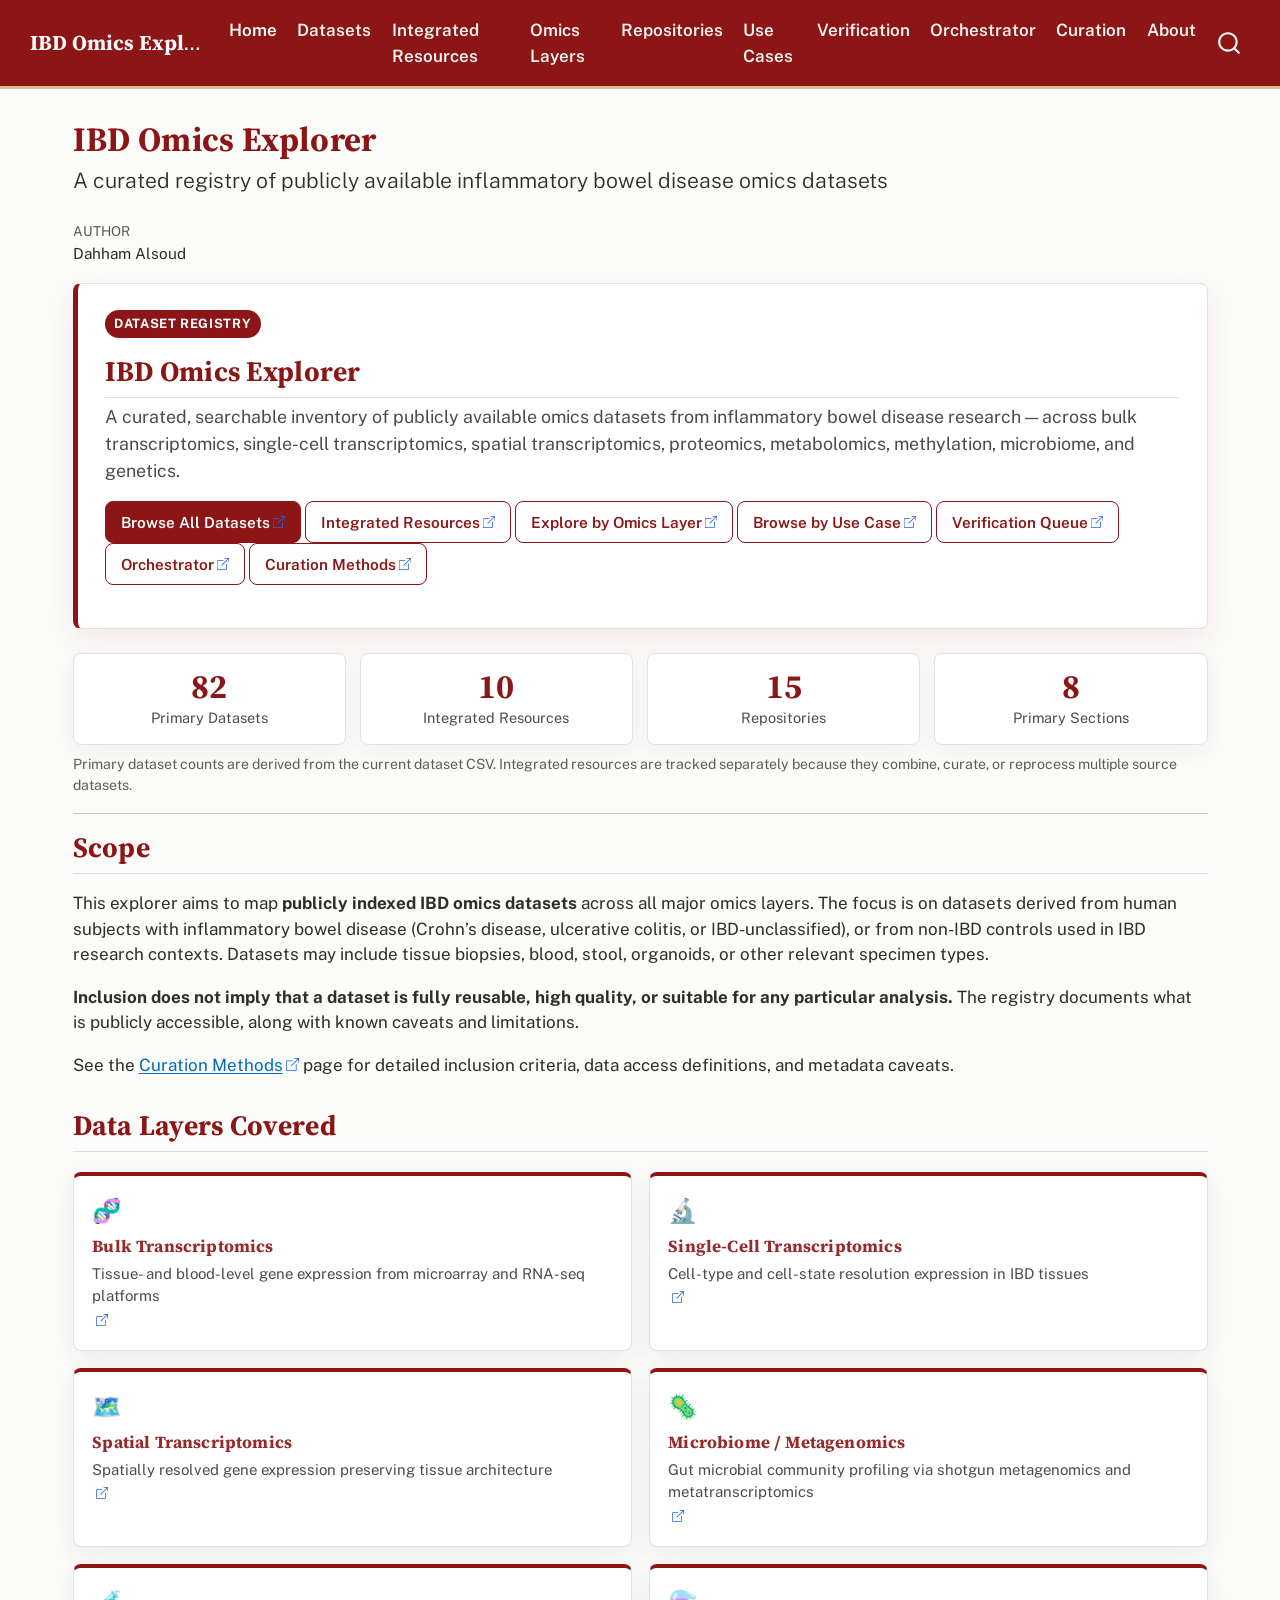
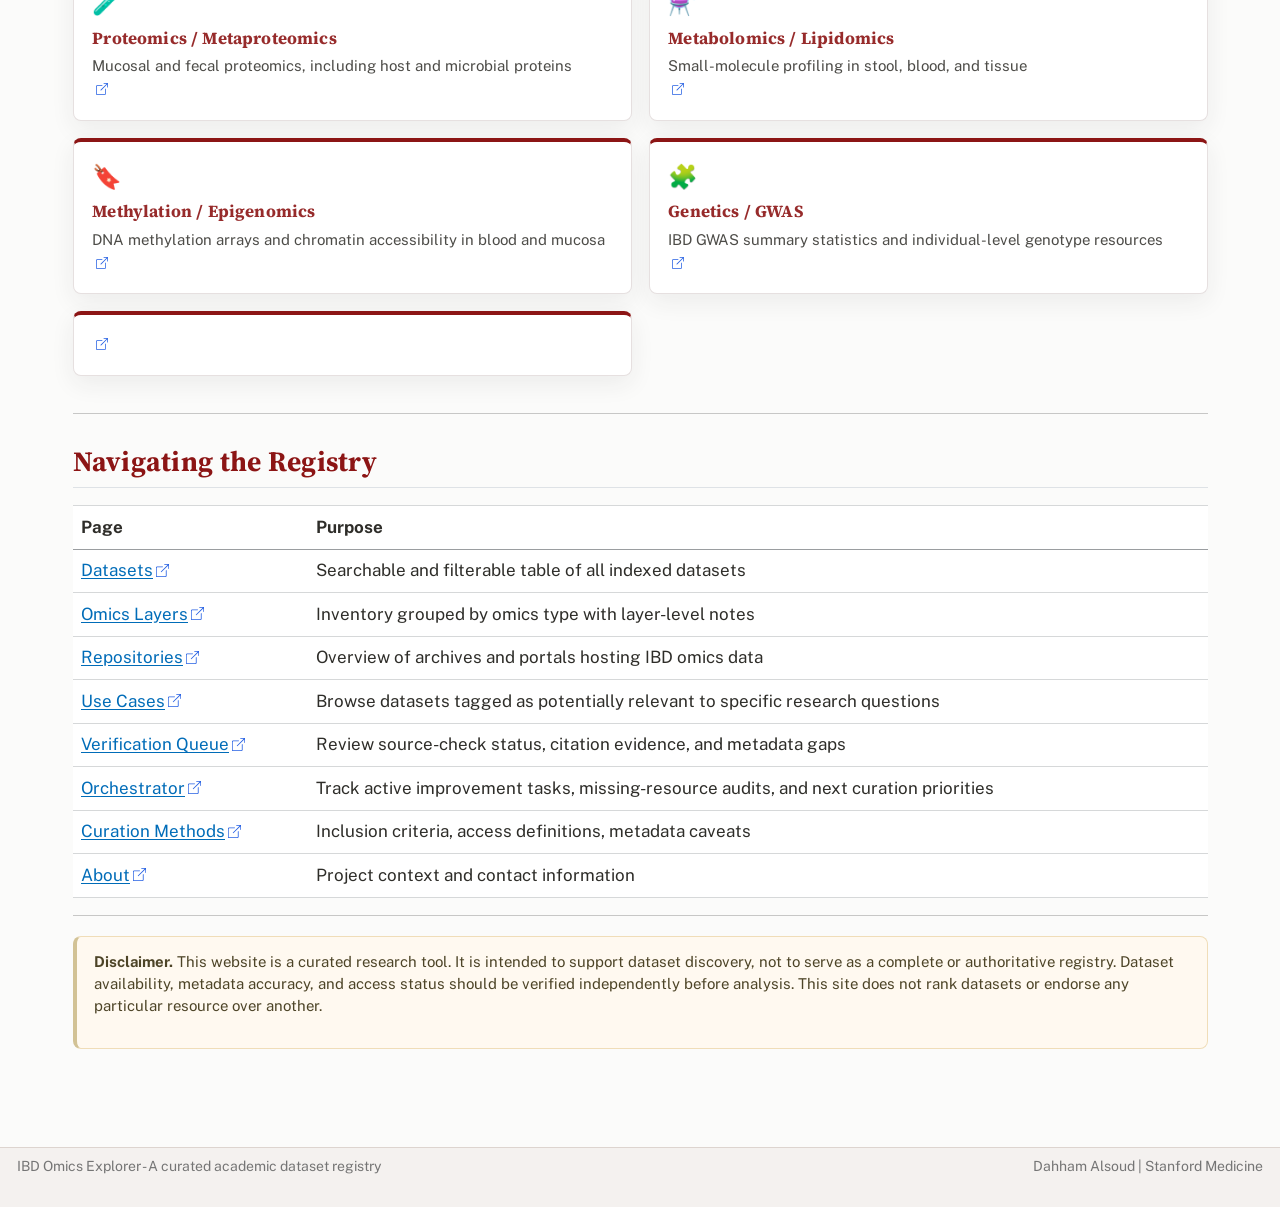
==== docs/index.html @ 0d00546f "Promote priority IBDTransDB datasets" ====
<!DOCTYPE html>
<html xmlns="http://www.w3.org/1999/xhtml" lang="en" xml:lang="en"><head>

<meta charset="utf-8">
<meta name="generator" content="quarto-1.9.36">

<meta name="viewport" content="width=device-width, initial-scale=1.0, user-scalable=yes">

<meta name="author" content="Dahham Alsoud">

<title>IBD Omics Explorer</title>
<style>
/* Default styles provided by pandoc.
** See https://pandoc.org/MANUAL.html#variables-for-html for config info.
*/
code{white-space: pre-wrap;}
span.smallcaps{font-variant: small-caps;}
div.columns{display: flex; gap: min(4vw, 1.5em);}
div.column{flex: auto; overflow-x: auto;}
div.hanging-indent{margin-left: 1.5em; text-indent: -1.5em;}
ul.task-list{list-style: none;}
ul.task-list li input[type="checkbox"] {
  width: 0.8em;
  margin: 0 0.8em 0.2em -1em; /* quarto-specific, see https://github.com/quarto-dev/quarto-cli/issues/4556 */ 
  vertical-align: middle;
}
</style>


<script src="site_libs/quarto-nav/quarto-nav.js"></script>
<script src="site_libs/quarto-nav/headroom.min.js"></script>
<script src="site_libs/clipboard/clipboard.min.js"></script>
<script src="site_libs/quarto-search/autocomplete.umd.js"></script>
<script src="site_libs/quarto-search/fuse.min.js"></script>
<script src="site_libs/quarto-search/quarto-search.js"></script>
<meta name="quarto:offset" content="./">
<script src="site_libs/quarto-html/quarto.js" type="module"></script>
<script src="site_libs/quarto-html/tabsets/tabsets.js" type="module"></script>
<script src="site_libs/quarto-html/popper.min.js"></script>
<script src="site_libs/quarto-html/tippy.umd.min.js"></script>
<script src="site_libs/quarto-html/anchor.min.js"></script>
<link href="site_libs/quarto-html/tippy.css" rel="stylesheet">
<link href="site_libs/quarto-html/quarto-syntax-highlighting-845c23b38eaddc0f92fda52bfe77a8c8.css" rel="stylesheet" id="quarto-text-highlighting-styles">
<script src="site_libs/bootstrap/bootstrap.min.js"></script>
<link href="site_libs/bootstrap/bootstrap-icons.css" rel="stylesheet">
<link href="site_libs/bootstrap/bootstrap-12b2063343efa455fa6c31bdd6356f0d.min.css" rel="stylesheet" append-hash="true" id="quarto-bootstrap" data-mode="light">
<script id="quarto-search-options" type="application/json">{
  "location": "navbar",
  "copy-button": false,
  "collapse-after": 3,
  "panel-placement": "end",
  "type": "overlay",
  "limit": 50,
  "keyboard-shortcut": [
    "f",
    "/",
    "s"
  ],
  "show-item-context": false,
  "language": {
    "search-no-results-text": "No results",
    "search-matching-documents-text": "matching documents",
    "search-copy-link-title": "Copy link to search",
    "search-hide-matches-text": "Hide additional matches",
    "search-more-match-text": "more match in this document",
    "search-more-matches-text": "more matches in this document",
    "search-clear-button-title": "Clear",
    "search-text-placeholder": "",
    "search-detached-cancel-button-title": "Cancel",
    "search-submit-button-title": "Submit",
    "search-label": "Search"
  }
}</script>
<style>html{ scroll-behavior: smooth; }</style>


<link rel="stylesheet" href="styles.css">
</head>

<body class="nav-fixed quarto-light">

<div id="quarto-search-results"></div>
  <header id="quarto-header" class="headroom fixed-top">
    <nav class="navbar navbar-expand-lg " data-bs-theme="dark">
      <div class="navbar-container container-fluid">
      <div class="navbar-brand-container mx-auto">
    <a class="navbar-brand" href="./index.html">
    <span class="navbar-title">IBD Omics Explorer</span>
    </a>
  </div>
            <div id="quarto-search" class="" title="Search"></div>
          <button class="navbar-toggler" type="button" data-bs-toggle="collapse" data-bs-target="#navbarCollapse" aria-controls="navbarCollapse" role="menu" aria-expanded="false" aria-label="Toggle navigation" onclick="if (window.quartoToggleHeadroom) { window.quartoToggleHeadroom(); }">
  <span class="navbar-toggler-icon"></span>
</button>
          <div class="collapse navbar-collapse" id="navbarCollapse">
            <ul class="navbar-nav navbar-nav-scroll me-auto">
  <li class="nav-item">
    <a class="nav-link active" href="./index.html" aria-current="page"> 
<span class="menu-text">Home</span></a>
  </li>  
  <li class="nav-item">
    <a class="nav-link" href="./datasets.html"> 
<span class="menu-text">Datasets</span></a>
  </li>  
  <li class="nav-item">
    <a class="nav-link" href="./integrated-resources.html"> 
<span class="menu-text">Integrated Resources</span></a>
  </li>  
  <li class="nav-item">
    <a class="nav-link" href="./omics-layers.html"> 
<span class="menu-text">Omics Layers</span></a>
  </li>  
  <li class="nav-item">
    <a class="nav-link" href="./repositories.html"> 
<span class="menu-text">Repositories</span></a>
  </li>  
  <li class="nav-item">
    <a class="nav-link" href="./use-cases.html"> 
<span class="menu-text">Use Cases</span></a>
  </li>  
  <li class="nav-item">
    <a class="nav-link" href="./verification-queue.html"> 
<span class="menu-text">Verification</span></a>
  </li>  
  <li class="nav-item">
    <a class="nav-link" href="./orchestrator.html"> 
<span class="menu-text">Orchestrator</span></a>
  </li>  
  <li class="nav-item">
    <a class="nav-link" href="./curation-methods.html"> 
<span class="menu-text">Curation</span></a>
  </li>  
  <li class="nav-item">
    <a class="nav-link" href="./about.html"> 
<span class="menu-text">About</span></a>
  </li>  
</ul>
          </div> <!-- /navcollapse -->
            <div class="quarto-navbar-tools">
</div>
      </div> <!-- /container-fluid -->
    </nav>
</header>
<!-- content -->
<div id="quarto-content" class="quarto-container page-columns page-rows-contents page-layout-full page-navbar">
<!-- sidebar -->
<!-- margin-sidebar -->
    
<!-- main -->
<main class="content column-page" id="quarto-document-content">

<header id="title-block-header" class="quarto-title-block default">
<div class="quarto-title">
<h1 class="title">IBD Omics Explorer</h1>
<p class="subtitle lead">A curated registry of publicly available inflammatory bowel disease omics datasets</p>
</div>



<div class="quarto-title-meta column-page">

    <div>
    <div class="quarto-title-meta-heading">Author</div>
    <div class="quarto-title-meta-contents">
             <p>Dahham Alsoud </p>
          </div>
  </div>
    
  
    
  </div>
  


</header>


<div class="hero-wrap">
<p><span class="hero-badge">Dataset Registry</span></p>
<section id="ibd-omics-explorer" class="level2">
<h2 class="anchored" data-anchor-id="ibd-omics-explorer">IBD Omics Explorer</h2>
<p class="hero-subtitle">
A curated, searchable inventory of publicly available omics datasets from inflammatory bowel disease research — across bulk transcriptomics, single-cell transcriptomics, spatial transcriptomics, proteomics, metabolomics, methylation, microbiome, and genetics.
</p>
<div class="hero-actions">
<p><a href="./datasets.html" class="btn-hero btn-primary">Browse All Datasets</a> <a href="./integrated-resources.html" class="btn-hero btn-outline">Integrated Resources</a> <a href="./omics-layers.html" class="btn-hero btn-outline">Explore by Omics Layer</a> <a href="./use-cases.html" class="btn-hero btn-outline">Browse by Use Case</a> <a href="./verification-queue.html" class="btn-hero btn-outline">Verification Queue</a> <a href="./orchestrator.html" class="btn-hero btn-outline">Orchestrator</a> <a href="./curation-methods.html" class="btn-hero btn-outline">Curation Methods</a></p>
</div>
</section>
</div>
<div class="metrics-grid">
<div class="metric-card">
<div class="metric-value">
82
</div>
<div class="metric-label">
Primary Datasets
</div>
</div>
<div class="metric-card">
<div class="metric-value">
10
</div>
<div class="metric-label">
Integrated Resources
</div>
</div>
<div class="metric-card">
<div class="metric-value">
15
</div>
<div class="metric-label">
Repositories
</div>
</div>
<div class="metric-card">
<div class="metric-value">
8
</div>
<div class="metric-label">
Primary Sections
</div>
</div>
</div>
<p class="metrics-note">
Primary dataset counts are derived from the current dataset CSV. Integrated resources are tracked separately because they combine, curate, or reprocess multiple source datasets.
</p>
<hr>
<section id="scope" class="level2">
<h2 class="anchored" data-anchor-id="scope">Scope</h2>
<p>This explorer aims to map <strong>publicly indexed IBD omics datasets</strong> across all major omics layers. The focus is on datasets derived from human subjects with inflammatory bowel disease (Crohn’s disease, ulcerative colitis, or IBD-unclassified), or from non-IBD controls used in IBD research contexts. Datasets may include tissue biopsies, blood, stool, organoids, or other relevant specimen types.</p>
<p><strong>Inclusion does not imply that a dataset is fully reusable, high quality, or suitable for any particular analysis.</strong> The registry documents what is publicly accessible, along with known caveats and limitations.</p>
<p>See the <a href="./curation-methods.html">Curation Methods</a> page for detailed inclusion criteria, data access definitions, and metadata caveats.</p>
</section>
<section id="data-layers-covered" class="level2">
<h2 class="anchored" data-anchor-id="data-layers-covered">Data Layers Covered</h2>
<div class="feature-grid">
<a href="./omics-layers.html#bulk-transcriptomics" class="feature-card"> <span class="feature-icon">🧬</span>
<h3 class="anchored">
Bulk Transcriptomics
</h3>
<p>
Tissue- and blood-level gene expression from microarray and RNA-seq platforms
</p>
</a> <a href="./omics-layers.html#single-cell-transcriptomics" class="feature-card"> <span class="feature-icon">🔬</span>
<h3 class="anchored">
Single-Cell Transcriptomics
</h3>
<p>
Cell-type and cell-state resolution expression in IBD tissues
</p>
</a> <a href="./omics-layers.html#spatial-transcriptomics" class="feature-card"> <span class="feature-icon">🗺️</span>
<h3 class="anchored">
Spatial Transcriptomics
</h3>
<p>
Spatially resolved gene expression preserving tissue architecture
</p>
</a> <a href="./omics-layers.html#microbiome" class="feature-card"> <span class="feature-icon">🦠</span>
<h3 class="anchored">
Microbiome / Metagenomics
</h3>
<p>
Gut microbial community profiling via shotgun metagenomics and metatranscriptomics
</p>
</a> <a href="./omics-layers.html#proteomics" class="feature-card"> <span class="feature-icon">🧪</span>
<h3 class="anchored">
Proteomics / Metaproteomics
</h3>
<p>
Mucosal and fecal proteomics, including host and microbial proteins
</p>
</a> <a href="./omics-layers.html#metabolomics" class="feature-card"> <span class="feature-icon">⚗️</span>
<h3 class="anchored">
Metabolomics / Lipidomics
</h3>
<p>
Small-molecule profiling in stool, blood, and tissue
</p>
</a> <a href="./omics-layers.html#methylation" class="feature-card"> <span class="feature-icon">🔖</span>
<h3 class="anchored">
Methylation / Epigenomics
</h3>
<p>
DNA methylation arrays and chromatin accessibility in blood and mucosa
</p>
</a> <a href="./omics-layers.html#genetics" class="feature-card"> <span class="feature-icon">🧩</span>
<h3 class="anchored">
Genetics / GWAS
</h3>
<p>
IBD GWAS summary statistics and individual-level genotype resources
</p>
</a><p><a href="./omics-layers.html#genetics" class="feature-card"></a></p>
</div>
<hr>
</section>
<section id="navigating-the-registry" class="level2">
<h2 class="anchored" data-anchor-id="navigating-the-registry">Navigating the Registry</h2>
<table class="caption-top table">
<thead>
<tr class="header">
<th>Page</th>
<th>Purpose</th>
</tr>
</thead>
<tbody>
<tr class="odd">
<td><a href="./datasets.html">Datasets</a></td>
<td>Searchable and filterable table of all indexed datasets</td>
</tr>
<tr class="even">
<td><a href="./omics-layers.html">Omics Layers</a></td>
<td>Inventory grouped by omics type with layer-level notes</td>
</tr>
<tr class="odd">
<td><a href="./repositories.html">Repositories</a></td>
<td>Overview of archives and portals hosting IBD omics data</td>
</tr>
<tr class="even">
<td><a href="./use-cases.html">Use Cases</a></td>
<td>Browse datasets tagged as potentially relevant to specific research questions</td>
</tr>
<tr class="odd">
<td><a href="./verification-queue.html">Verification Queue</a></td>
<td>Review source-check status, citation evidence, and metadata gaps</td>
</tr>
<tr class="even">
<td><a href="./orchestrator.html">Orchestrator</a></td>
<td>Track active improvement tasks, missing-resource audits, and next curation priorities</td>
</tr>
<tr class="odd">
<td><a href="./curation-methods.html">Curation Methods</a></td>
<td>Inclusion criteria, access definitions, metadata caveats</td>
</tr>
<tr class="even">
<td><a href="./about.html">About</a></td>
<td>Project context and contact information</td>
</tr>
</tbody>
</table>
<hr>
<div class="disclaimer">
<p><strong>Disclaimer.</strong> This website is a curated research tool. It is intended to support dataset discovery, not to serve as a complete or authoritative registry. Dataset availability, metadata accuracy, and access status should be verified independently before analysis. This site does not rank datasets or endorse any particular resource over another.</p>
</div>


</section>

</main> <!-- /main -->
<script src="site-tables.js?v=20260510-7"></script>
<script id="quarto-html-after-body" type="application/javascript">
  window.document.addEventListener("DOMContentLoaded", function (event) {
    const icon = "";
    const anchorJS = new window.AnchorJS();
    anchorJS.options = {
      placement: 'right',
      icon: icon
    };
    anchorJS.add('.anchored');
    const isCodeAnnotation = (el) => {
      for (const clz of el.classList) {
        if (clz.startsWith('code-annotation-')) {                     
          return true;
        }
      }
      return false;
    }
    const onCopySuccess = function(e) {
      // button target
      const button = e.trigger;
      // don't keep focus
      button.blur();
      // flash "checked"
      button.classList.add('code-copy-button-checked');
      var currentTitle = button.getAttribute("title");
      button.setAttribute("title", "Copied!");
      let tooltip;
      if (window.bootstrap) {
        button.setAttribute("data-bs-toggle", "tooltip");
        button.setAttribute("data-bs-placement", "left");
        button.setAttribute("data-bs-title", "Copied!");
        tooltip = new bootstrap.Tooltip(button, 
          { trigger: "manual", 
            customClass: "code-copy-button-tooltip",
            offset: [0, -8]});
        tooltip.show();    
      }
      setTimeout(function() {
        if (tooltip) {
          tooltip.hide();
          button.removeAttribute("data-bs-title");
          button.removeAttribute("data-bs-toggle");
          button.removeAttribute("data-bs-placement");
        }
        button.setAttribute("title", currentTitle);
        button.classList.remove('code-copy-button-checked');
      }, 1000);
      // clear code selection
      e.clearSelection();
    }
    const getTextToCopy = function(trigger) {
      const outerScaffold = trigger.parentElement.cloneNode(true);
      const codeEl = outerScaffold.querySelector('code');
      for (const childEl of codeEl.children) {
        if (isCodeAnnotation(childEl)) {
          childEl.remove();
        }
      }
      return codeEl.innerText;
    }
    const clipboard = new window.ClipboardJS('.code-copy-button:not([data-in-quarto-modal])', {
      text: getTextToCopy
    });
    clipboard.on('success', onCopySuccess);
    if (window.document.getElementById('quarto-embedded-source-code-modal')) {
      const clipboardModal = new window.ClipboardJS('.code-copy-button[data-in-quarto-modal]', {
        text: getTextToCopy,
        container: window.document.getElementById('quarto-embedded-source-code-modal')
      });
      clipboardModal.on('success', onCopySuccess);
    }
      var localhostRegex = new RegExp(/^(?:http|https):\/\/localhost\:?[0-9]*\//);
      var mailtoRegex = new RegExp(/^mailto:/);
        var filterRegex = new RegExp("https:\/\/dahhamalsoud\.github\.io\/ibd-omics-explorer");
      var isInternal = (href) => {
          return filterRegex.test(href) || localhostRegex.test(href) || mailtoRegex.test(href);
      }
      // Inspect non-navigation links and adorn them if external
     var links = window.document.querySelectorAll('a[href]:not(.nav-link):not(.navbar-brand):not(.toc-action):not(.sidebar-link):not(.sidebar-item-toggle):not(.pagination-link):not(.no-external):not([aria-hidden]):not(.dropdown-item):not(.quarto-navigation-tool):not(.about-link)');
      for (var i=0; i<links.length; i++) {
        const link = links[i];
        if (!isInternal(link.href)) {
          // undo the damage that might have been done by quarto-nav.js in the case of
          // links that we want to consider external
          if (link.dataset.originalHref !== undefined) {
            link.href = link.dataset.originalHref;
          }
            // target, if specified
            link.setAttribute("target", "_blank");
            if (link.getAttribute("rel") === null) {
              link.setAttribute("rel", "noopener");
            }
            // default icon
            link.classList.add("external");
        }
      }
    function tippyHover(el, contentFn, onTriggerFn, onUntriggerFn) {
      const config = {
        allowHTML: true,
        maxWidth: 500,
        delay: 100,
        arrow: false,
        appendTo: function(el) {
            return el.parentElement;
        },
        interactive: true,
        interactiveBorder: 10,
        theme: 'quarto',
        placement: 'bottom-start',
      };
      if (contentFn) {
        config.content = contentFn;
      }
      if (onTriggerFn) {
        config.onTrigger = onTriggerFn;
      }
      if (onUntriggerFn) {
        config.onUntrigger = onUntriggerFn;
      }
      window.tippy(el, config); 
    }
    const noterefs = window.document.querySelectorAll('a[role="doc-noteref"]');
    for (var i=0; i<noterefs.length; i++) {
      const ref = noterefs[i];
      tippyHover(ref, function() {
        // use id or data attribute instead here
        let href = ref.getAttribute('data-footnote-href') || ref.getAttribute('href');
        try { href = new URL(href).hash; } catch {}
        const id = href.replace(/^#\/?/, "");
        const note = window.document.getElementById(id);
        if (note) {
          return note.innerHTML;
        } else {
          return "";
        }
      });
    }
    const xrefs = window.document.querySelectorAll('a.quarto-xref');
    const processXRef = (id, note) => {
      // Strip column container classes
      const stripColumnClz = (el) => {
        el.classList.remove("page-full", "page-columns");
        if (el.children) {
          for (const child of el.children) {
            stripColumnClz(child);
          }
        }
      }
      stripColumnClz(note)
      if (id === null || id.startsWith('sec-')) {
        // Special case sections, only their first couple elements
        const container = document.createElement("div");
        if (note.children && note.children.length > 2) {
          container.appendChild(note.children[0].cloneNode(true));
          for (let i = 1; i < note.children.length; i++) {
            const child = note.children[i];
            if (child.tagName === "P" && child.innerText === "") {
              continue;
            } else {
              container.appendChild(child.cloneNode(true));
              break;
            }
          }
          if (window.Quarto?.typesetMath) {
            window.Quarto.typesetMath(container);
          }
          return container.innerHTML
        } else {
          if (window.Quarto?.typesetMath) {
            window.Quarto.typesetMath(note);
          }
          return note.innerHTML;
        }
      } else {
        // Remove any anchor links if they are present
        const anchorLink = note.querySelector('a.anchorjs-link');
        if (anchorLink) {
          anchorLink.remove();
        }
        if (window.Quarto?.typesetMath) {
          window.Quarto.typesetMath(note);
        }
        if (note.classList.contains("callout")) {
          return note.outerHTML;
        } else {
          return note.innerHTML;
        }
      }
    }
    for (var i=0; i<xrefs.length; i++) {
      const xref = xrefs[i];
      tippyHover(xref, undefined, function(instance) {
        instance.disable();
        let url = xref.getAttribute('href');
        let hash = undefined; 
        if (url.startsWith('#')) {
          hash = url;
        } else {
          try { hash = new URL(url).hash; } catch {}
        }
        if (hash) {
          const id = hash.replace(/^#\/?/, "");
          const note = window.document.getElementById(id);
          if (note !== null) {
            try {
              const html = processXRef(id, note.cloneNode(true));
              instance.setContent(html);
            } finally {
              instance.enable();
              instance.show();
            }
          } else {
            // See if we can fetch this
            fetch(url.split('#')[0])
            .then(res => res.text())
            .then(html => {
              const parser = new DOMParser();
              const htmlDoc = parser.parseFromString(html, "text/html");
              const note = htmlDoc.getElementById(id);
              if (note !== null) {
                const html = processXRef(id, note);
                instance.setContent(html);
              } 
            }).finally(() => {
              instance.enable();
              instance.show();
            });
          }
        } else {
          // See if we can fetch a full url (with no hash to target)
          // This is a special case and we should probably do some content thinning / targeting
          fetch(url)
          .then(res => res.text())
          .then(html => {
            const parser = new DOMParser();
            const htmlDoc = parser.parseFromString(html, "text/html");
            const note = htmlDoc.querySelector('main.content');
            if (note !== null) {
              // This should only happen for chapter cross references
              // (since there is no id in the URL)
              // remove the first header
              if (note.children.length > 0 && note.children[0].tagName === "HEADER") {
                note.children[0].remove();
              }
              const html = processXRef(null, note);
              instance.setContent(html);
            } 
          }).finally(() => {
            instance.enable();
            instance.show();
          });
        }
      }, function(instance) {
      });
    }
        let selectedAnnoteEl;
        const selectorForAnnotation = ( cell, annotation) => {
          let cellAttr = 'data-code-cell="' + cell + '"';
          let lineAttr = 'data-code-annotation="' +  annotation + '"';
          const selector = 'span[' + cellAttr + '][' + lineAttr + ']';
          return selector;
        }
        const selectCodeLines = (annoteEl) => {
          const doc = window.document;
          const targetCell = annoteEl.getAttribute("data-target-cell");
          const targetAnnotation = annoteEl.getAttribute("data-target-annotation");
          const annoteSpan = window.document.querySelector(selectorForAnnotation(targetCell, targetAnnotation));
          const lines = annoteSpan.getAttribute("data-code-lines").split(",");
          const lineIds = lines.map((line) => {
            return targetCell + "-" + line;
          })
          let top = null;
          let height = null;
          let parent = null;
          if (lineIds.length > 0) {
              //compute the position of the single el (top and bottom and make a div)
              const el = window.document.getElementById(lineIds[0]);
              top = el.offsetTop;
              height = el.offsetHeight;
              parent = el.parentElement.parentElement;
            if (lineIds.length > 1) {
              const lastEl = window.document.getElementById(lineIds[lineIds.length - 1]);
              const bottom = lastEl.offsetTop + lastEl.offsetHeight;
              height = bottom - top;
            }
            if (top !== null && height !== null && parent !== null) {
              // cook up a div (if necessary) and position it 
              let div = window.document.getElementById("code-annotation-line-highlight");
              if (div === null) {
                div = window.document.createElement("div");
                div.setAttribute("id", "code-annotation-line-highlight");
                div.style.position = 'absolute';
                parent.appendChild(div);
              }
              div.style.top = top - 2 + "px";
              div.style.height = height + 4 + "px";
              div.style.left = 0;
              let gutterDiv = window.document.getElementById("code-annotation-line-highlight-gutter");
              if (gutterDiv === null) {
                gutterDiv = window.document.createElement("div");
                gutterDiv.setAttribute("id", "code-annotation-line-highlight-gutter");
                gutterDiv.style.position = 'absolute';
                const codeCell = window.document.getElementById(targetCell);
                const gutter = codeCell.querySelector('.code-annotation-gutter');
                gutter.appendChild(gutterDiv);
              }
              gutterDiv.style.top = top - 2 + "px";
              gutterDiv.style.height = height + 4 + "px";
            }
            selectedAnnoteEl = annoteEl;
          }
        };
        const unselectCodeLines = () => {
          const elementsIds = ["code-annotation-line-highlight", "code-annotation-line-highlight-gutter"];
          elementsIds.forEach((elId) => {
            const div = window.document.getElementById(elId);
            if (div) {
              div.remove();
            }
          });
          selectedAnnoteEl = undefined;
        };
          // Handle positioning of the toggle
      window.addEventListener(
        "resize",
        throttle(() => {
          elRect = undefined;
          if (selectedAnnoteEl) {
            selectCodeLines(selectedAnnoteEl);
          }
        }, 10)
      );
      function throttle(fn, ms) {
      let throttle = false;
      let timer;
        return (...args) => {
          if(!throttle) { // first call gets through
              fn.apply(this, args);
              throttle = true;
          } else { // all the others get throttled
              if(timer) clearTimeout(timer); // cancel #2
              timer = setTimeout(() => {
                fn.apply(this, args);
                timer = throttle = false;
              }, ms);
          }
        };
      }
        // Attach click handler to the DT
        const annoteDls = window.document.querySelectorAll('dt[data-target-cell]');
        for (const annoteDlNode of annoteDls) {
          annoteDlNode.addEventListener('click', (event) => {
            const clickedEl = event.target;
            if (clickedEl !== selectedAnnoteEl) {
              unselectCodeLines();
              const activeEl = window.document.querySelector('dt[data-target-cell].code-annotation-active');
              if (activeEl) {
                activeEl.classList.remove('code-annotation-active');
              }
              selectCodeLines(clickedEl);
              clickedEl.classList.add('code-annotation-active');
            } else {
              // Unselect the line
              unselectCodeLines();
              clickedEl.classList.remove('code-annotation-active');
            }
          });
        }
    const findCites = (el) => {
      const parentEl = el.parentElement;
      if (parentEl) {
        const cites = parentEl.dataset.cites;
        if (cites) {
          return {
            el,
            cites: cites.split(' ')
          };
        } else {
          return findCites(el.parentElement)
        }
      } else {
        return undefined;
      }
    };
    var bibliorefs = window.document.querySelectorAll('a[role="doc-biblioref"]');
    for (var i=0; i<bibliorefs.length; i++) {
      const ref = bibliorefs[i];
      const citeInfo = findCites(ref);
      if (citeInfo) {
        tippyHover(citeInfo.el, function() {
          var popup = window.document.createElement('div');
          citeInfo.cites.forEach(function(cite) {
            var citeDiv = window.document.createElement('div');
            citeDiv.classList.add('hanging-indent');
            citeDiv.classList.add('csl-entry');
            var biblioDiv = window.document.getElementById('ref-' + cite);
            if (biblioDiv) {
              citeDiv.innerHTML = biblioDiv.innerHTML;
            }
            popup.appendChild(citeDiv);
          });
          return popup.innerHTML;
        });
      }
    }
  });
  </script>
</div> <!-- /content -->
<footer class="footer">
  <div class="nav-footer">
    <div class="nav-footer-left">
<p>IBD Omics Explorer - A curated academic dataset registry</p>
</div>   
    <div class="nav-footer-center">
      &nbsp;
    </div>
    <div class="nav-footer-right">
<p>Dahham Alsoud | Stanford Medicine</p>
</div>
  </div>
</footer>




<script src="site_libs/quarto-html/zenscroll-min.js"></script>
</body></html>
---- docs/site_libs/quarto-html/tippy.css ----
.tippy-box[data-animation=fade][data-state=hidden]{opacity:0}[data-tippy-root]{max-width:calc(100vw - 10px)}.tippy-box{position:relative;background-color:#333;color:#fff;border-radius:4px;font-size:14px;line-height:1.4;white-space:normal;outline:0;transition-property:transform,visibility,opacity}.tippy-box[data-placement^=top]>.tippy-arrow{bottom:0}.tippy-box[data-placement^=top]>.tippy-arrow:before{bottom:-7px;left:0;border-width:8px 8px 0;border-top-color:initial;transform-origin:center top}.tippy-box[data-placement^=bottom]>.tippy-arrow{top:0}.tippy-box[data-placement^=bottom]>.tippy-arrow:before{top:-7px;left:0;border-width:0 8px 8px;border-bottom-color:initial;transform-origin:center bottom}.tippy-box[data-placement^=left]>.tippy-arrow{right:0}.tippy-box[data-placement^=left]>.tippy-arrow:before{border-width:8px 0 8px 8px;border-left-color:initial;right:-7px;transform-origin:center left}.tippy-box[data-placement^=right]>.tippy-arrow{left:0}.tippy-box[data-placement^=right]>.tippy-arrow:before{left:-7px;border-width:8px 8px 8px 0;border-right-color:initial;transform-origin:center right}.tippy-box[data-inertia][data-state=visible]{transition-timing-function:cubic-bezier(.54,1.5,.38,1.11)}.tippy-arrow{width:16px;height:16px;color:#333}.tippy-arrow:before{content:"";position:absolute;border-color:transparent;border-style:solid}.tippy-content{position:relative;padding:5px 9px;z-index:1}
---- docs/site_libs/quarto-html/quarto-syntax-highlighting-845c23b38eaddc0f92fda52bfe77a8c8.css ----
/* quarto syntax highlight colors */
:root {
  --quarto-hl-ot-color: #003B4F;
  --quarto-hl-at-color: #657422;
  --quarto-hl-ss-color: #20794D;
  --quarto-hl-an-color: #5E5E5E;
  --quarto-hl-fu-color: #4758AB;
  --quarto-hl-st-color: #20794D;
  --quarto-hl-cf-color: #003B4F;
  --quarto-hl-op-color: #5E5E5E;
  --quarto-hl-er-color: #AD0000;
  --quarto-hl-bn-color: #AD0000;
  --quarto-hl-al-color: #AD0000;
  --quarto-hl-va-color: #111111;
  --quarto-hl-bu-color: inherit;
  --quarto-hl-ex-color: inherit;
  --quarto-hl-pp-color: #AD0000;
  --quarto-hl-in-color: #5E5E5E;
  --quarto-hl-vs-color: #20794D;
  --quarto-hl-wa-color: #5E5E5E;
  --quarto-hl-do-color: #5E5E5E;
  --quarto-hl-im-color: #00769E;
  --quarto-hl-ch-color: #20794D;
  --quarto-hl-dt-color: #AD0000;
  --quarto-hl-fl-color: #AD0000;
  --quarto-hl-co-color: #5E5E5E;
  --quarto-hl-cv-color: #5E5E5E;
  --quarto-hl-cn-color: #8f5902;
  --quarto-hl-sc-color: #5E5E5E;
  --quarto-hl-dv-color: #AD0000;
  --quarto-hl-kw-color: #003B4F;
}

/* other quarto variables */
:root {
  --quarto-font-monospace: SFMono-Regular, Menlo, Monaco, Consolas, "Liberation Mono", "Courier New", monospace;
}

/* syntax highlight based on Pandoc's rules */
pre > code.sourceCode > span {
  color: #003B4F;
}

code.sourceCode > span {
  color: #003B4F;
}

div.sourceCode,
div.sourceCode pre.sourceCode {
  color: #003B4F;
}

/* Normal */
code span {
  color: #003B4F;
}

/* Alert */
code span.al {
  color: #AD0000;
  font-style: inherit;
}

/* Annotation */
code span.an {
  color: #5E5E5E;
  font-style: inherit;
}

/* Attribute */
code span.at {
  color: #657422;
  font-style: inherit;
}

/* BaseN */
code span.bn {
  color: #AD0000;
  font-style: inherit;
}

/* BuiltIn */
code span.bu {
  font-style: inherit;
}

/* ControlFlow */
code span.cf {
  color: #003B4F;
  font-weight: bold;
  font-style: inherit;
}

/* Char */
code span.ch {
  color: #20794D;
  font-style: inherit;
}

/* Constant */
code span.cn {
  color: #8f5902;
  font-style: inherit;
}

/* Comment */
code span.co {
  color: #5E5E5E;
  font-style: inherit;
}

/* CommentVar */
code span.cv {
  color: #5E5E5E;
  font-style: italic;
}

/* Documentation */
code span.do {
  color: #5E5E5E;
  font-style: italic;
}

/* DataType */
code span.dt {
  color: #AD0000;
  font-style: inherit;
}

/* DecVal */
code span.dv {
  color: #AD0000;
  font-style: inherit;
}

/* Error */
code span.er {
  color: #AD0000;
  font-style: inherit;
}

/* Extension */
code span.ex {
  font-style: inherit;
}

/* Float */
code span.fl {
  color: #AD0000;
  font-style: inherit;
}

/* Function */
code span.fu {
  color: #4758AB;
  font-style: inherit;
}

/* Import */
code span.im {
  color: #00769E;
  font-style: inherit;
}

/* Information */
code span.in {
  color: #5E5E5E;
  font-style: inherit;
}

/* Keyword */
code span.kw {
  color: #003B4F;
  font-weight: bold;
  font-style: inherit;
}

/* Operator */
code span.op {
  color: #5E5E5E;
  font-style: inherit;
}

/* Other */
code span.ot {
  color: #003B4F;
  font-style: inherit;
}

/* Preprocessor */
code span.pp {
  color: #AD0000;
  font-style: inherit;
}

/* SpecialChar */
code span.sc {
  color: #5E5E5E;
  font-style: inherit;
}

/* SpecialString */
code span.ss {
  color: #20794D;
  font-style: inherit;
}

/* String */
code span.st {
  color: #20794D;
  font-style: inherit;
}

/* Variable */
code span.va {
  color: #111111;
  font-style: inherit;
}

/* VerbatimString */
code span.vs {
  color: #20794D;
  font-style: inherit;
}

/* Warning */
code span.wa {
  color: #5E5E5E;
  font-style: italic;
}

.prevent-inlining {
  content: "</";
}

/*# sourceMappingURL=ac89f0bb514bba72461919f78549e31c.css.map */
---- docs/styles.css ----
/* import fonts */
@import url('https://fonts.googleapis.com/css2?family=Public+Sans:wght@300;400;500;600;700&family=Source+Serif+4:opsz,wght@8..60,500;8..60,700&display=swap');

/* Stanford-like site palette */
:root {
  --brand-primary: #8c1515;
  --brand-hover: #b1040e;
  --brand-dark: #2e2d29;
  --brand-fog: #f4f4f4;
  --brand-sand: #d2c295;
  --brand-link: #006cb8;
  --brand-ice: #eef5fb;
}

html,
body {
  font-family: "Public Sans", sans-serif;
  color: var(--brand-dark);
  background:
    radial-gradient(circle at 20% -10%, #f7eaea 0%, rgba(247, 234, 234, 0) 40%),
    linear-gradient(180deg, #fffefe 0%, var(--brand-fog) 100%);
}

h1,
h2,
h3 {
  color: var(--brand-primary);
  font-family: "Source Serif 4", serif;
  font-weight: 700;
  letter-spacing: 0.01em;
}

h2 {
  margin-top: 1.8rem;
}

a {
  color: var(--brand-link);
  text-underline-offset: 2px;
}

a:hover {
  color: var(--brand-hover);
}

/* ── Navbar ── */
.navbar {
  background-color: var(--brand-primary) !important;
  border-bottom: 3px solid var(--brand-sand);
}

.navbar .navbar-title {
  font-weight: 700;
  font-family: "Source Serif 4", serif;
}

.navbar .nav-link {
  color: #f7f4f4 !important;
  font-weight: 600;
}

.navbar .nav-link.active,
.navbar .nav-link:hover {
  color: #ffffff !important;
}

/* ── Footer ── */
.page-footer,
.nav-footer {
  background: #f4f1ef;
  border-top: 1px solid #ddd4cf;
}

/* ── Hero / intro strip ── */
.hero-wrap {
  background: linear-gradient(110deg, #ffffff 0%, #f9f3f0 100%);
  border: 1px solid #eadfdf;
  border-left: 5px solid var(--brand-primary);
  border-radius: 14px;
  padding: 1.5rem 1.6rem;
  margin-bottom: 1.4rem;
  box-shadow: 0 10px 28px rgba(140, 21, 21, 0.08);
}

.hero-badge {
  display: inline-block;
  background: var(--brand-primary);
  color: #ffffff;
  font-size: 0.76rem;
  text-transform: uppercase;
  letter-spacing: 0.05em;
  font-weight: 700;
  padding: 0.27rem 0.55rem;
  border-radius: 999px;
}

.hero-wrap h1,
.hero-wrap h2 {
  margin-top: 0.75rem;
  margin-bottom: 0.35rem;
}

.hero-subtitle {
  font-size: 1.05rem;
  color: #4d4c48;
  margin-bottom: 0.5rem;
}

.hero-actions {
  display: flex;
  flex-wrap: wrap;
  gap: 0.65rem;
  margin-top: 1rem;
}

/* ── Buttons ── */
.btn-hero {
  display: inline-block;
  text-decoration: none !important;
  font-weight: 600;
  border-radius: 8px;
  padding: 0.5rem 0.9rem;
  font-size: 0.9rem;
  transition: transform 120ms ease, box-shadow 120ms ease;
}

.btn-hero:hover {
  transform: translateY(-1px);
  box-shadow: 0 7px 18px rgba(46, 45, 41, 0.12);
}

.btn-primary {
  background: var(--brand-primary);
  color: #ffffff !important;
  border: 1px solid var(--brand-primary);
}

.btn-primary:hover {
  color: #ffffff !important;
  background: var(--brand-hover);
  border-color: var(--brand-hover);
}

.btn-outline {
  background: #ffffff;
  color: var(--brand-primary) !important;
  border: 1px solid var(--brand-primary);
}

.btn-outline:hover {
  background: #f9f0f0;
  color: var(--brand-primary) !important;
}

/* ── Metric / stat cards ── */
.metrics-grid {
  display: grid;
  grid-template-columns: repeat(4, minmax(0, 1fr));
  gap: 0.8rem;
  margin: 1rem 0 0.5rem 0;
}

.metric-card {
  background: #ffffff;
  border: 1px solid #e9e1e1;
  border-radius: 12px;
  padding: 0.9rem;
  text-align: center;
  box-shadow: 0 6px 20px rgba(46, 45, 41, 0.06);
}

.metric-value {
  font-family: "Source Serif 4", serif;
  font-weight: 700;
  color: var(--brand-primary);
  font-size: 2rem;
  line-height: 1;
}

.metric-label {
  font-size: 0.85rem;
  margin-top: 0.25rem;
  color: #4d4c48;
}

.metrics-note {
  font-size: 0.83rem;
  color: #5d5c57;
  margin-bottom: 0.9rem;
}

/* ── Feature cards grid ── */
.feature-grid {
  display: grid;
  grid-template-columns: repeat(2, minmax(0, 1fr));
  gap: 1rem;
  margin: 1.2rem 0;
}

.feature-card {
  background: #ffffff;
  border: 1px solid #e6e0e0;
  border-top: 4px solid var(--brand-primary);
  border-radius: 12px;
  padding: 1rem 1.1rem;
  box-shadow: 0 8px 24px rgba(46, 45, 41, 0.07);
  text-decoration: none !important;
  color: inherit !important;
  display: block;
  transition: transform 120ms ease, box-shadow 120ms ease;
}

.feature-card:hover {
  transform: translateY(-2px);
  box-shadow: 0 12px 32px rgba(140, 21, 21, 0.1);
  text-decoration: none !important;
}

.feature-card h3 {
  margin-top: 0.1rem;
  margin-bottom: 0.4rem;
  font-size: 1rem;
}

.feature-card p {
  font-size: 0.88rem;
  color: #4d4c48;
  margin: 0;
}

.feature-icon {
  font-size: 1.4rem;
  margin-bottom: 0.4rem;
  display: block;
}

/* ── Page intro box ── */
.page-intro {
  background: #ffffff;
  border: 1px solid #e8e8e8;
  border-left: 4px solid var(--brand-primary);
  border-radius: 10px;
  padding: 0.9rem 1rem;
  margin: 0.2rem 0 1.2rem 0;
  font-size: 0.95rem;
}

/* ── Omics layer cards ── */
.omics-grid {
  display: grid;
  grid-template-columns: repeat(2, minmax(0, 1fr));
  gap: 1rem;
  margin: 1rem 0;
}

.omics-card {
  background: #ffffff;
  border: 1px solid #e6e0e0;
  border-left: 5px solid var(--brand-primary);
  border-radius: 10px;
  padding: 0.9rem 1rem;
  box-shadow: 0 6px 18px rgba(46, 45, 41, 0.05);
}

.omics-card h3 {
  margin-top: 0;
  margin-bottom: 0.35rem;
  font-size: 1rem;
}

.omics-card .omics-meta {
  font-size: 0.82rem;
  color: #5d5c57;
  margin-bottom: 0.4rem;
}

.omics-card p {
  font-size: 0.88rem;
  margin: 0.3rem 0 0 0;
}

/* ── Repository table ── */
.repo-table {
  width: 100%;
  border-collapse: collapse;
  font-size: 0.9rem;
  margin: 1rem 0;
}

.repo-table th {
  background: var(--brand-primary);
  color: #ffffff;
  padding: 0.55rem 0.75rem;
  text-align: left;
  font-weight: 600;
  font-family: "Public Sans", sans-serif;
}

.repo-table td {
  padding: 0.5rem 0.75rem;
  border-bottom: 1px solid #ece8e8;
  vertical-align: top;
}

.repo-table tr:nth-child(even) td {
  background: #faf7f7;
}

.repo-table tr:hover td {
  background: #f5efef;
}

/* ── Use-case section headers ── */
.use-case-section {
  background: #ffffff;
  border: 1px solid #ece8e8;
  border-radius: 10px;
  padding: 0.85rem 1rem 0.6rem 1rem;
  margin-bottom: 1.2rem;
  box-shadow: 0 4px 14px rgba(46, 45, 41, 0.04);
}

.use-case-section h3 {
  margin-top: 0;
  margin-bottom: 0.3rem;
  font-size: 1rem;
}

.use-case-section .uc-note {
  font-size: 0.82rem;
  color: #5d5c57;
  margin-bottom: 0.6rem;
  font-style: italic;
}

/* ── Status badges ── */
.badge-access {
  display: inline-block;
  font-size: 0.74rem;
  font-weight: 600;
  padding: 0.18rem 0.5rem;
  border-radius: 999px;
  letter-spacing: 0.02em;
}

.badge-public-raw    { background: #d4edda; color: #155724; }
.badge-public-proc   { background: #d1ecf1; color: #0c5460; }
.badge-portal        { background: #dae3f3; color: #1a3a6b; }
.badge-controlled    { background: #fff3cd; color: #856404; }
.badge-pub-only      { background: #f8d7da; color: #721c24; }
.badge-unclear       { background: #e2e3e5; color: #383d41; }

/* ── Disclaimer callout ── */
.disclaimer {
  background: #fff9f0;
  border: 1px solid #f0ddb8;
  border-left: 4px solid var(--brand-sand);
  border-radius: 10px;
  padding: 0.8rem 1rem;
  font-size: 0.88rem;
  color: #4d4427;
  margin: 1.2rem 0;
}

/* ── DataTables overrides ── */
.dataTables_wrapper {
  font-size: 0.86rem;
}

.dataTables_wrapper .dataTables_filter input {
  border: 1px solid #d9d2d2;
  border-radius: 6px;
  padding: 0.3rem 0.55rem;
}

.dataTables_wrapper .dataTables_length select {
  border: 1px solid #d9d2d2;
  border-radius: 6px;
  padding: 0.25rem 0.45rem;
}

table.dataTable thead th {
  background: #f0eaea;
  color: var(--brand-dark);
  font-weight: 600;
  border-bottom: 2px solid #d9d2d2;
}

table.dataTable tbody tr:hover {
  background: #faf5f5 !important;
}

/* ── OJS table overrides ── */
.ojs-table-container {
  overflow-x: auto;
  margin: 0.5rem 0;
}

/* ── Quarto callout accent ── */
.callout-note {
  border-left-color: var(--brand-primary) !important;
}

/* ── Inline code ── */
code {
  background: var(--brand-ice);
  color: #174160;
  border: 1px solid #cbdfee;
  font-size: 0.82em;
  padding: 0.1rem 0.35rem;
  border-radius: 4px;
}

/* ── Responsive ── */
@media (max-width: 900px) {
  .metrics-grid {
    grid-template-columns: repeat(2, 1fr);
  }

  .feature-grid {
    grid-template-columns: 1fr;
  }

  .omics-grid {
    grid-template-columns: 1fr;
  }
}

@media (max-width: 576px) {
  .metrics-grid {
    grid-template-columns: 1fr 1fr;
  }
}

/* Refinements added after interactive audit */
body {
  background: #fbfbfa;
}

.hero-wrap,
.metric-card,
.feature-card,
.page-intro,
.omics-card,
.use-case-section,
.disclaimer {
  border-radius: 8px;
}

.hero-wrap {
  background: #ffffff;
}

.filter-panel {
  display: grid;
  grid-template-columns: minmax(14rem, 2fr) repeat(3, minmax(10rem, 1fr));
  gap: 0.65rem;
  align-items: end;
  background: #ffffff;
  border: 1px solid #e4dfdc;
  border-radius: 8px;
  padding: 0.8rem;
  margin: 0.7rem 0;
}

.filter-panel label {
  display: grid;
  gap: 0.25rem;
  font-size: 0.78rem;
  font-weight: 700;
  color: #504f4b;
}

.filter-panel input,
.filter-panel select {
  min-width: 0;
  border: 1px solid #cfc7c4;
  border-radius: 6px;
  padding: 0.42rem 0.5rem;
  font: inherit;
  background: #ffffff;
}

.registry-table {
  width: 100%;
  border-collapse: collapse;
  font-size: 0.82rem;
  margin: 0.55rem 0 1rem 0;
}

.registry-table th {
  background: #f1ece9;
  color: #2e2d29;
  border-bottom: 2px solid #d6cdc8;
  padding: 0.48rem 0.55rem;
  text-align: left;
}

.registry-table td {
  border-bottom: 1px solid #ece8e5;
  padding: 0.45rem 0.55rem;
  vertical-align: top;
}

.registry-table tr:nth-child(even) td {
  background: #fcfafa;
}

.table-note {
  font-size: 0.8rem;
  color: #5d5c57;
  margin: 0.35rem 0 0.7rem 0;
}

@media (max-width: 900px) {
  .filter-panel {
    grid-template-columns: 1fr 1fr;
  }
}

@media (max-width: 576px) {
  .filter-panel {
    grid-template-columns: 1fr;
  }
}
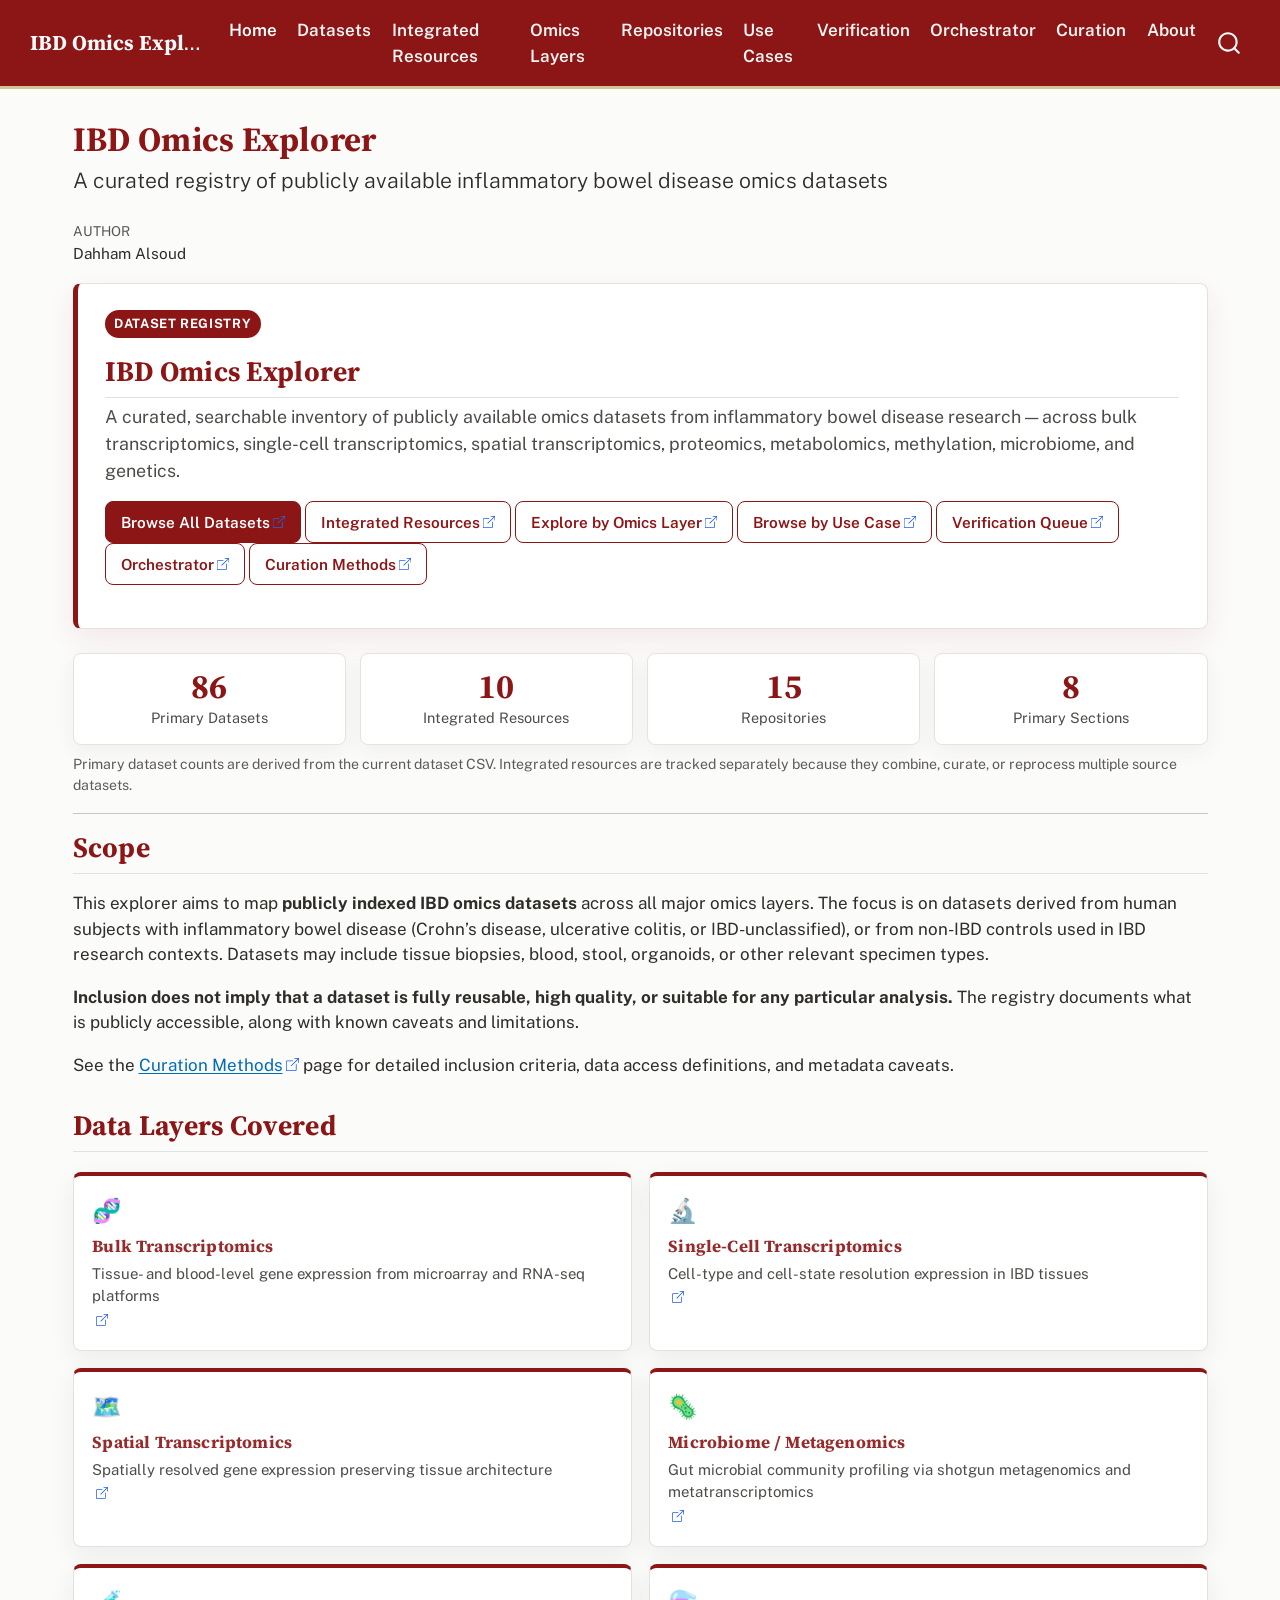
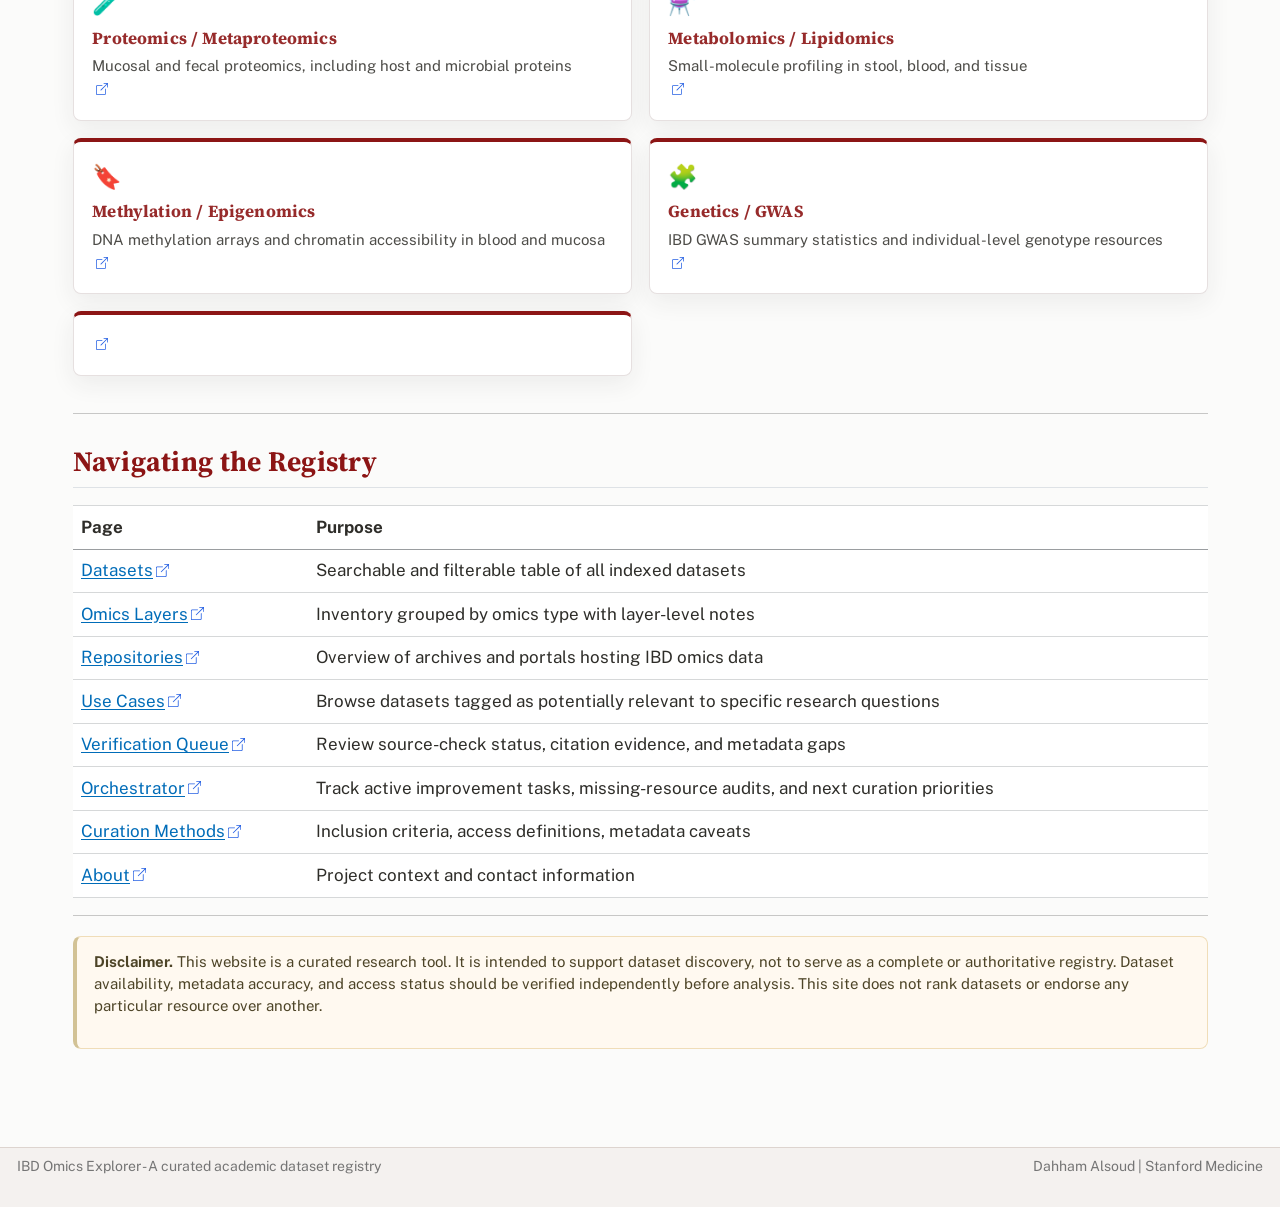
==== commit e59b4944: "Promote additional IBDTransDB datasets" ====
--- a/docs/index.html
+++ b/docs/index.html
@@ -190,7 +190,7 @@
 <div class="metrics-grid">
 <div class="metric-card">
 <div class="metric-value">
-82
+86
 </div>
 <div class="metric-label">
 Primary Datasets
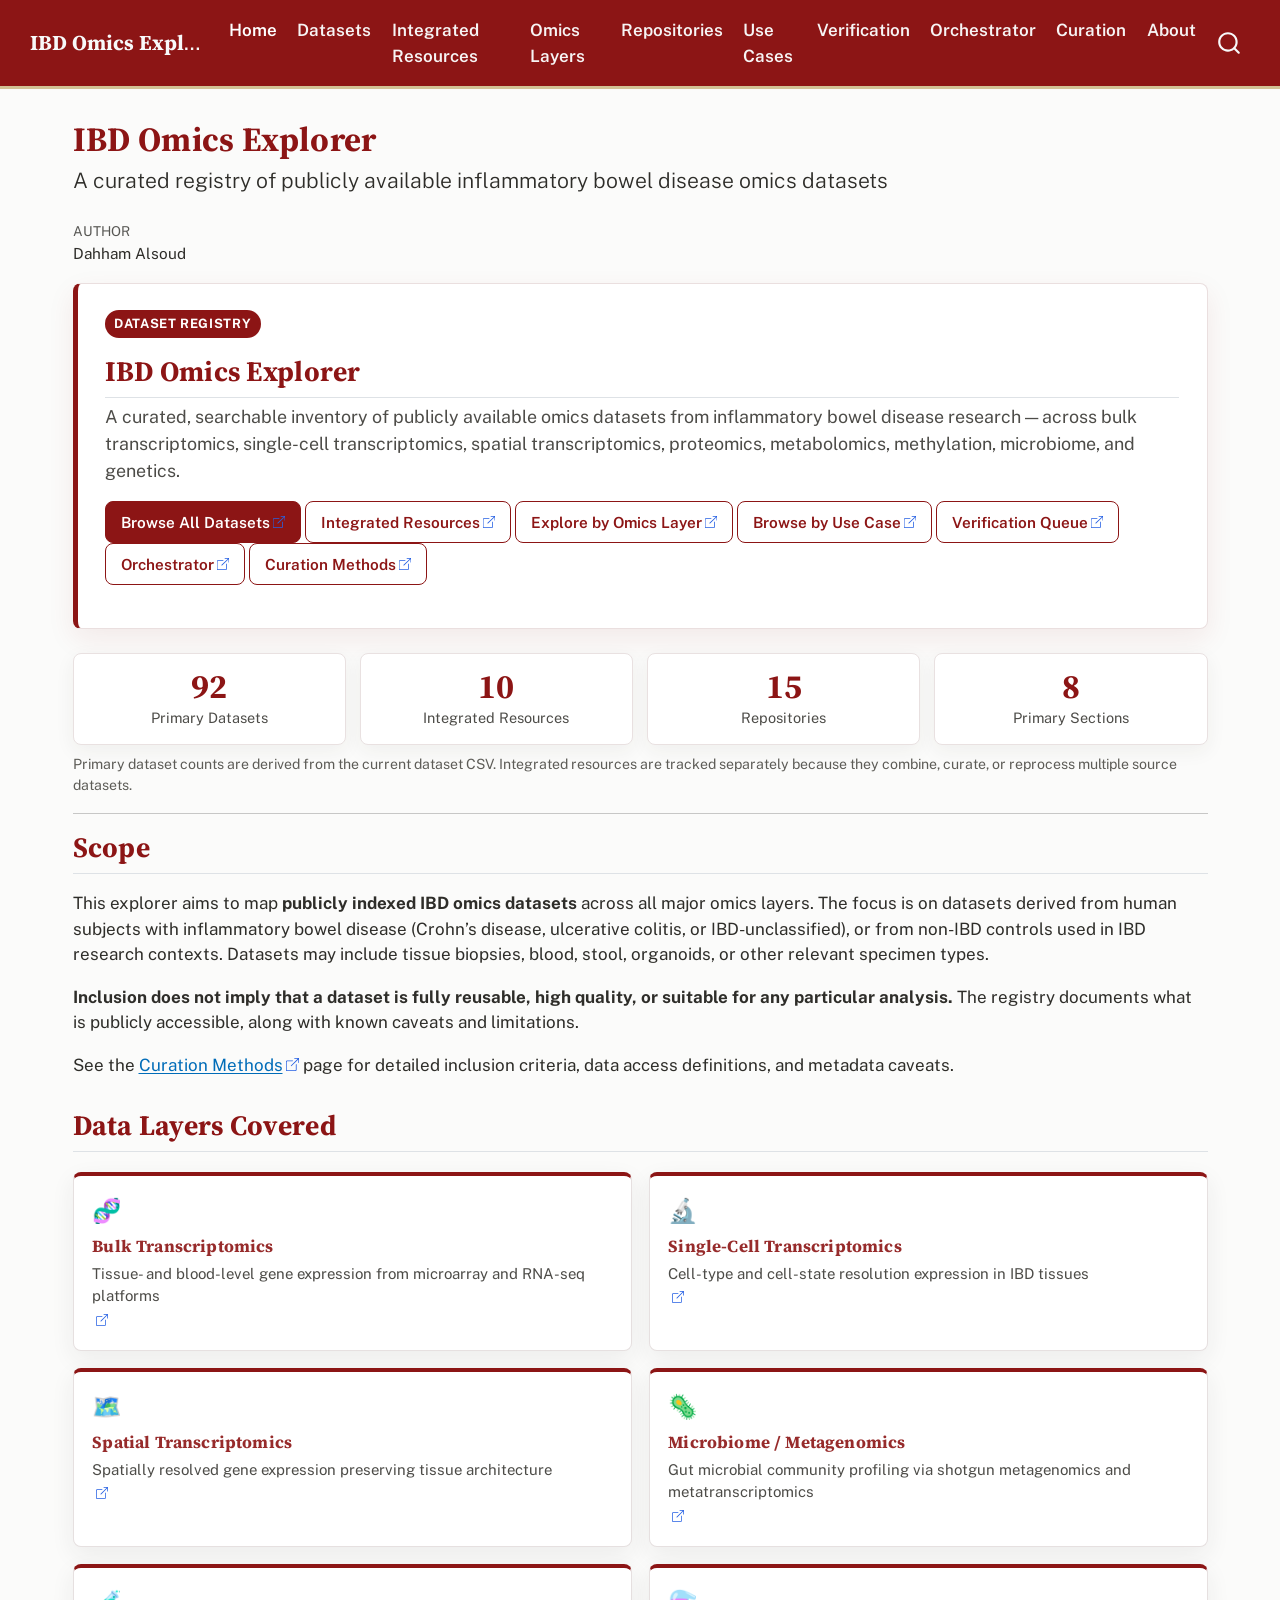
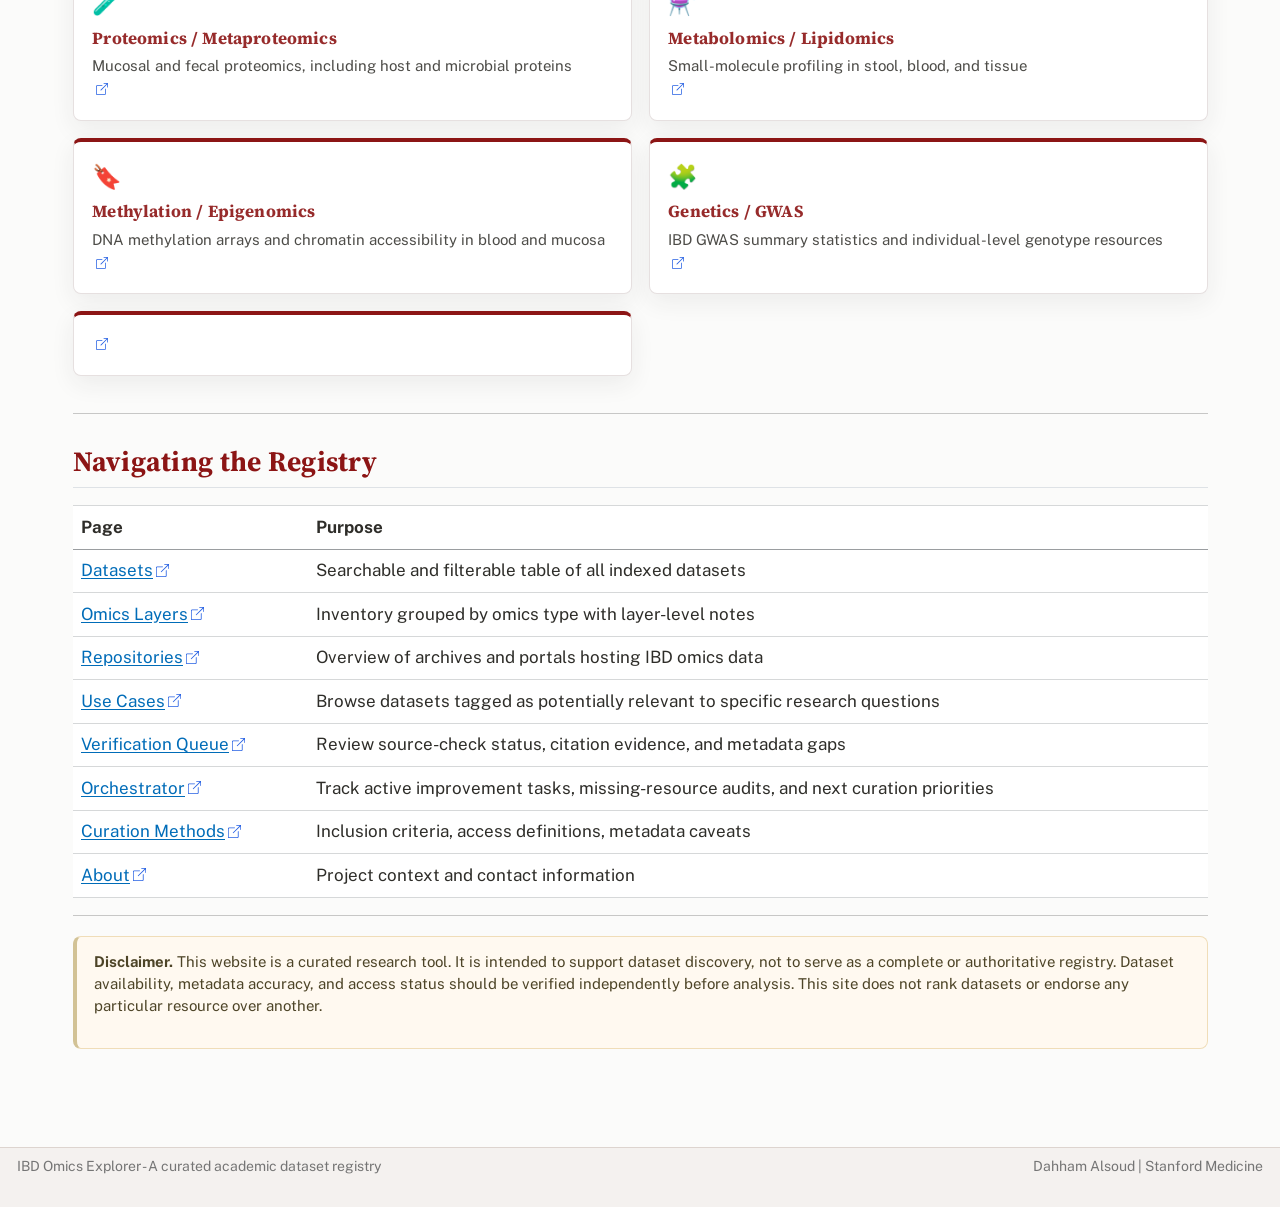
==== commit dd2ec712: "Promote IBDTransDB mechanism datasets" ====
--- a/docs/index.html
+++ b/docs/index.html
@@ -190,7 +190,7 @@
 <div class="metrics-grid">
 <div class="metric-card">
 <div class="metric-value">
-86
+92
 </div>
 <div class="metric-label">
 Primary Datasets
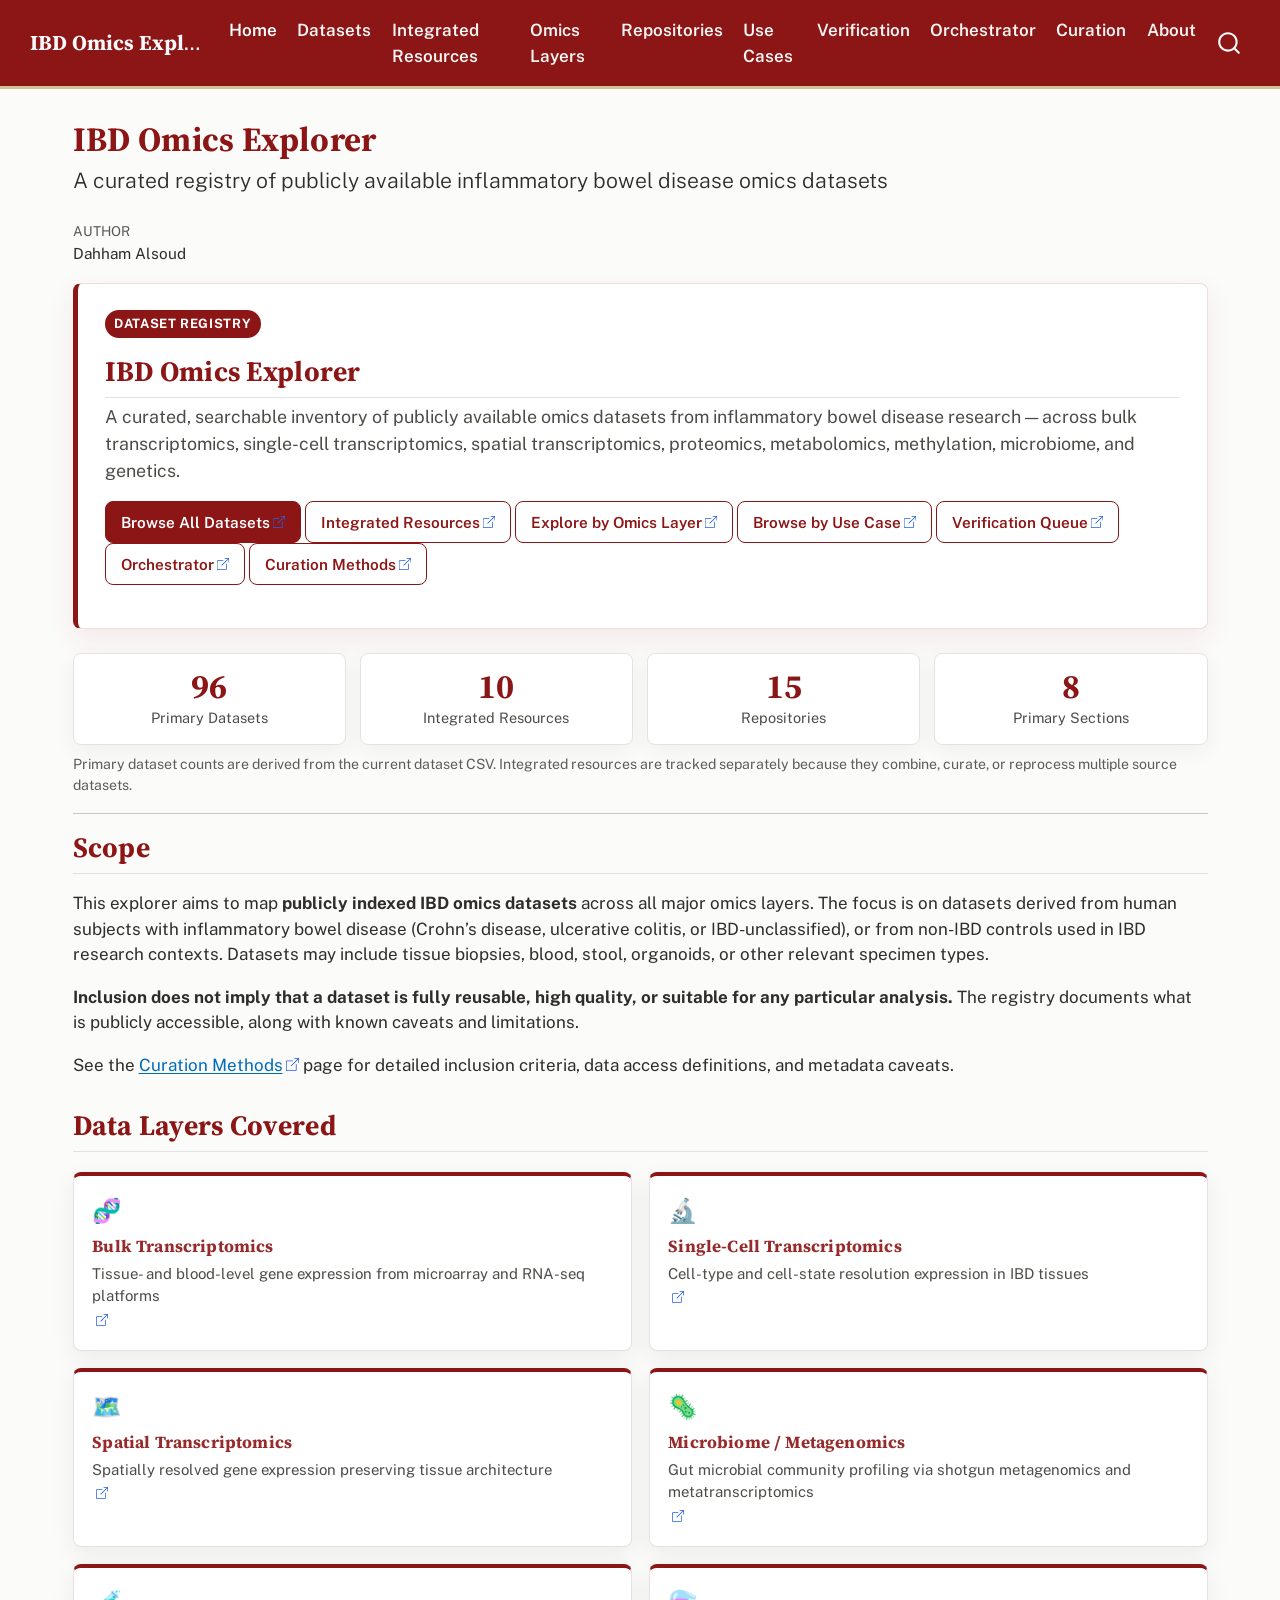
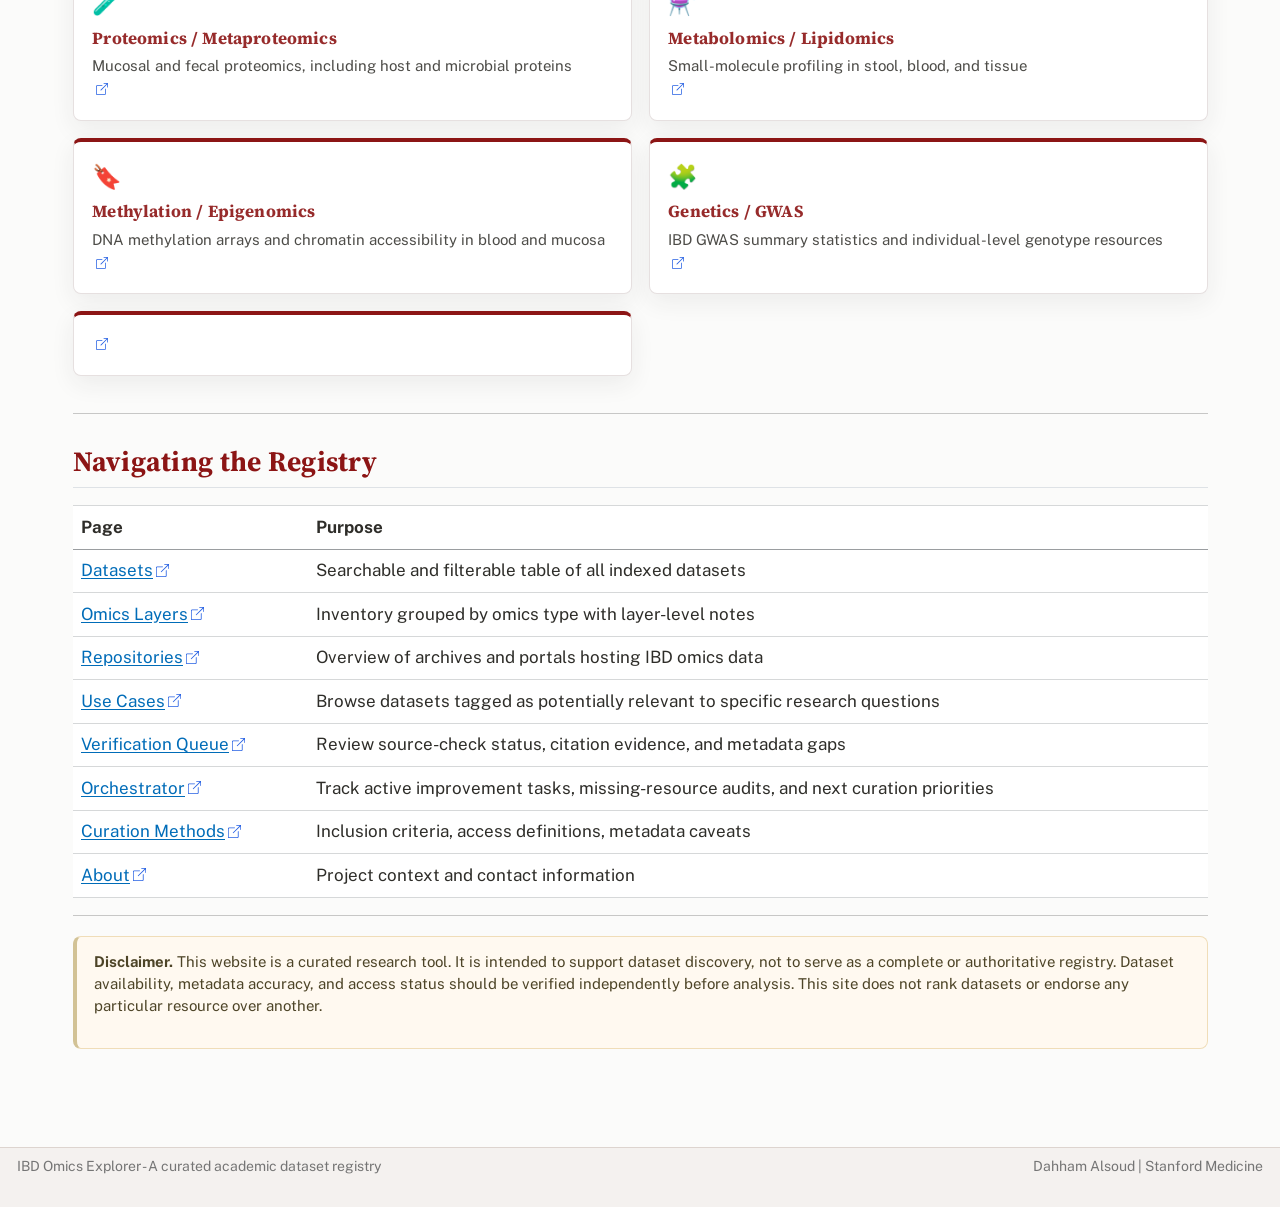
==== commit 7521a14d: "Promote IBDTransDB macrophage and trial datasets" ====
--- a/docs/index.html
+++ b/docs/index.html
@@ -190,7 +190,7 @@
 <div class="metrics-grid">
 <div class="metric-card">
 <div class="metric-value">
-92
+96
 </div>
 <div class="metric-label">
 Primary Datasets
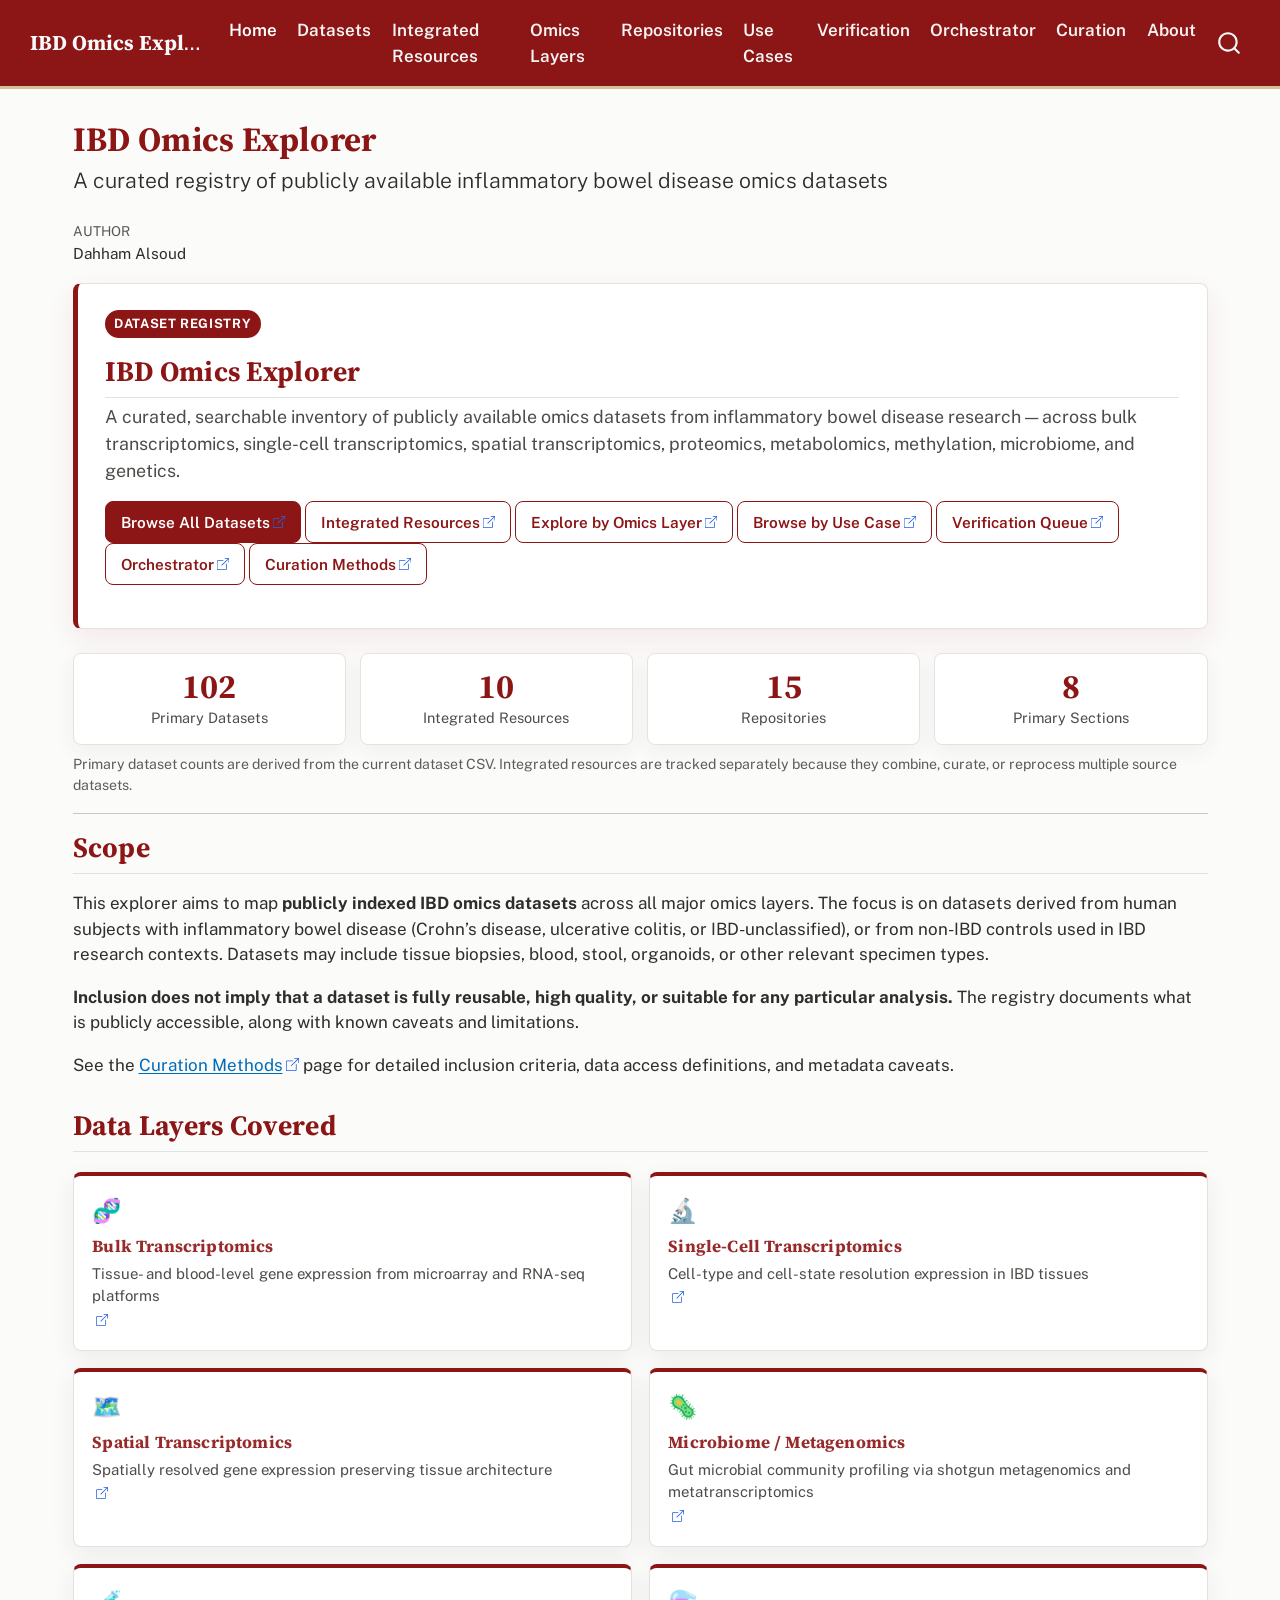
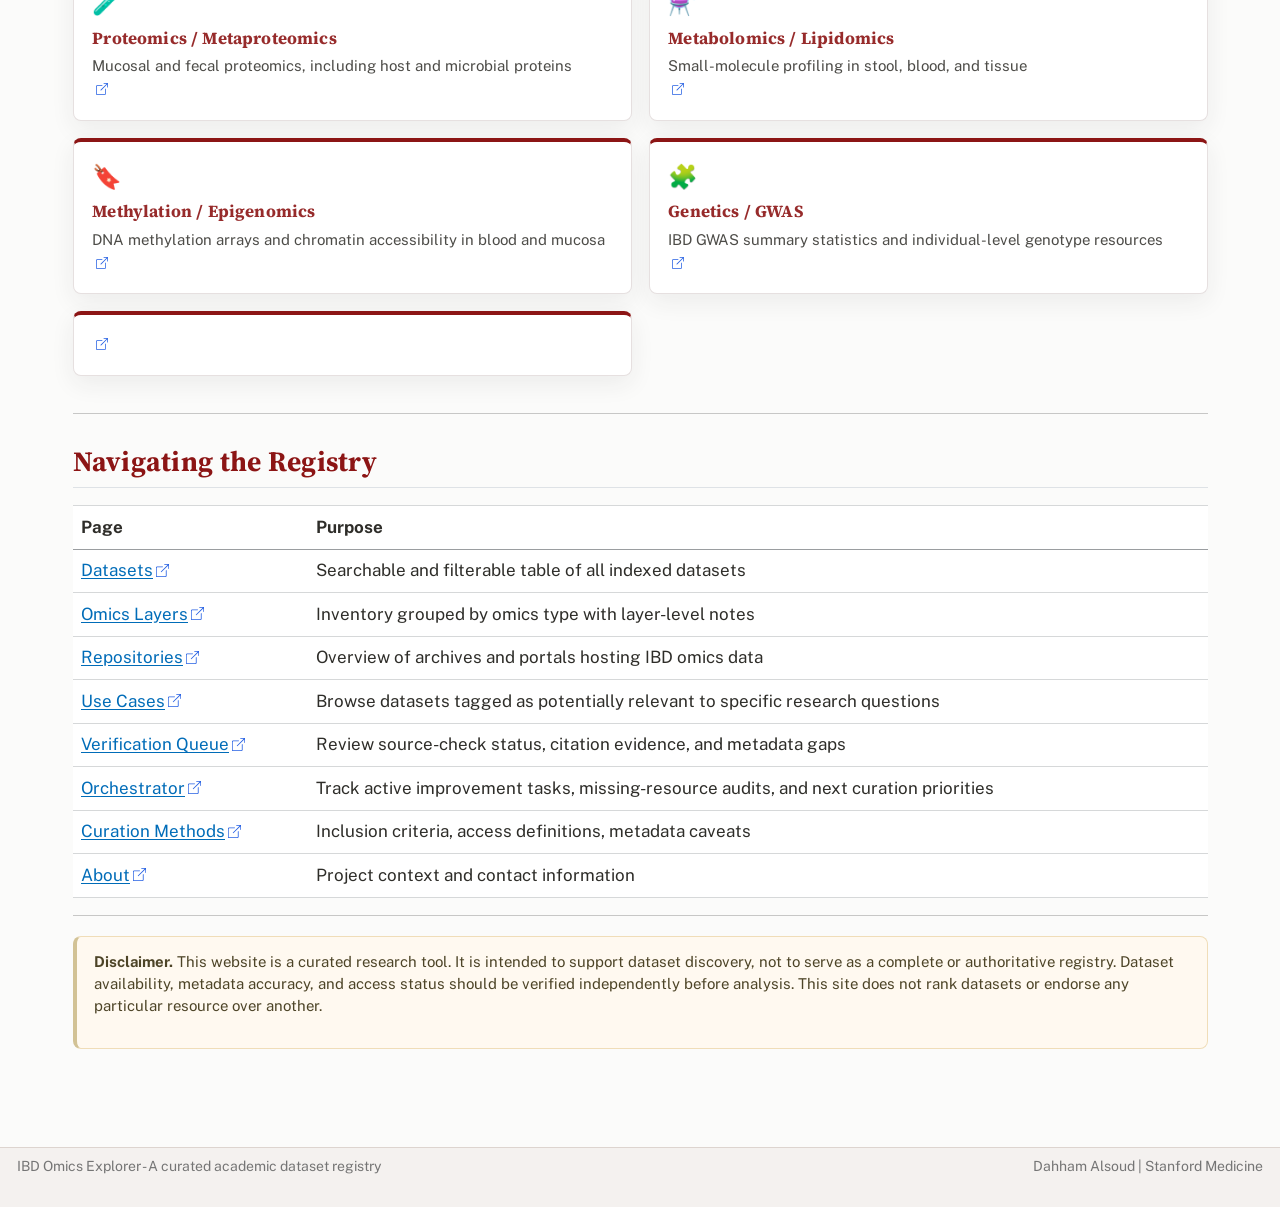
==== commit f2139ac7: "Complete IBDTransDB component promotion" ====
--- a/docs/index.html
+++ b/docs/index.html
@@ -190,7 +190,7 @@
 <div class="metrics-grid">
 <div class="metric-card">
 <div class="metric-value">
-96
+102
 </div>
 <div class="metric-label">
 Primary Datasets
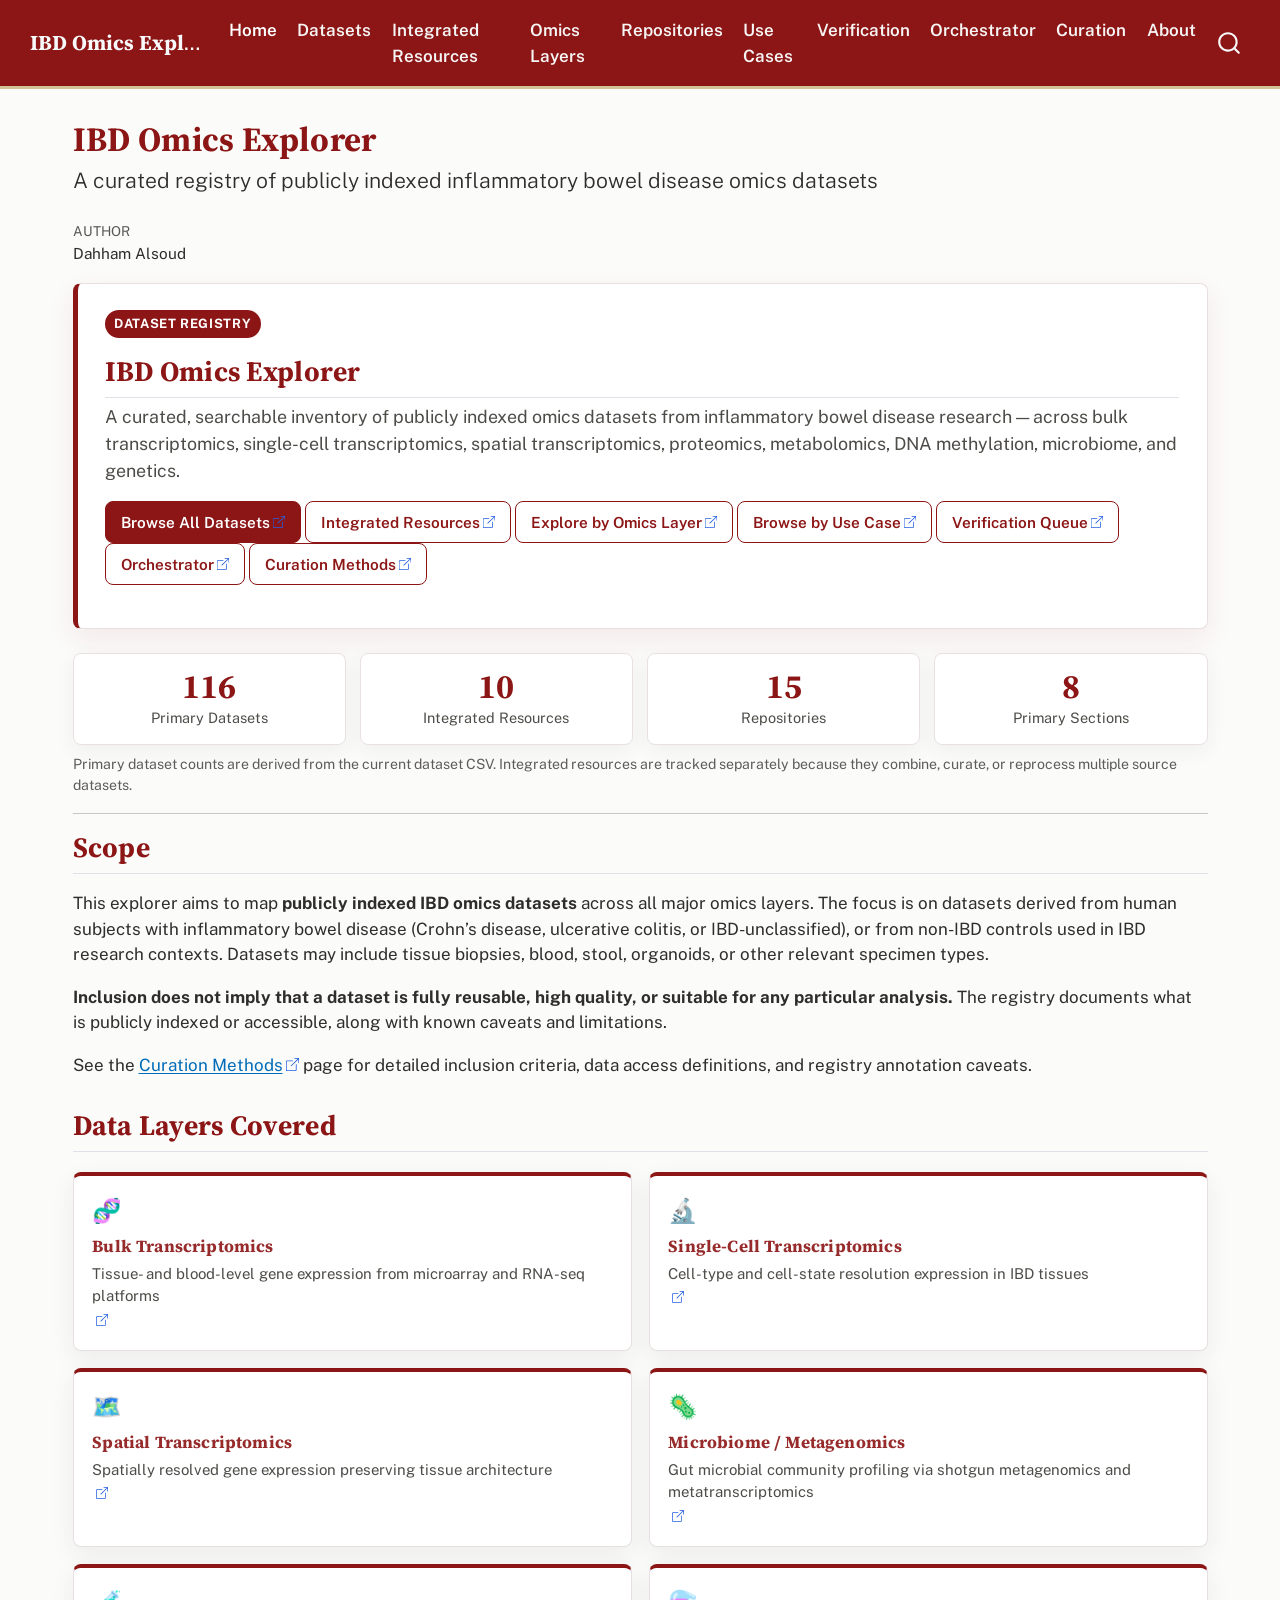
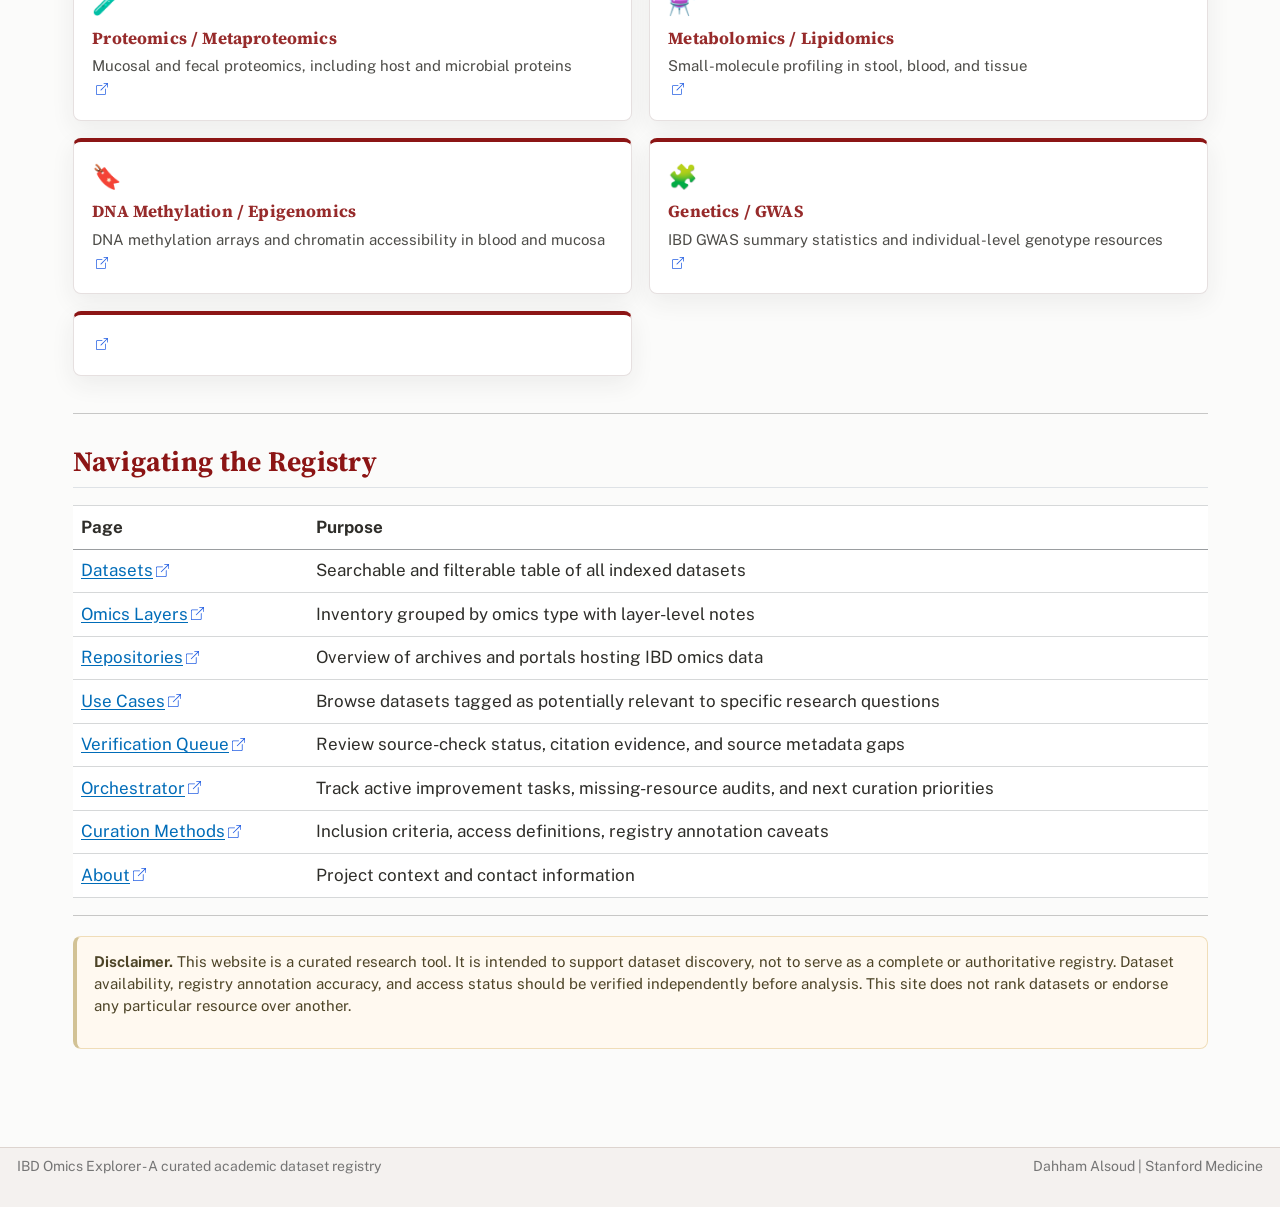
==== commit f8e5c787: "Verify links and harmonize website terminology" ====
--- a/docs/index.html
+++ b/docs/index.html
@@ -152,7 +152,7 @@
 <header id="title-block-header" class="quarto-title-block default">
 <div class="quarto-title">
 <h1 class="title">IBD Omics Explorer</h1>
-<p class="subtitle lead">A curated registry of publicly available inflammatory bowel disease omics datasets</p>
+<p class="subtitle lead">A curated registry of publicly indexed inflammatory bowel disease omics datasets</p>
 </div>
 
 
@@ -180,7 +180,7 @@
 <section id="ibd-omics-explorer" class="level2">
 <h2 class="anchored" data-anchor-id="ibd-omics-explorer">IBD Omics Explorer</h2>
 <p class="hero-subtitle">
-A curated, searchable inventory of publicly available omics datasets from inflammatory bowel disease research — across bulk transcriptomics, single-cell transcriptomics, spatial transcriptomics, proteomics, metabolomics, methylation, microbiome, and genetics.
+A curated, searchable inventory of publicly indexed omics datasets from inflammatory bowel disease research — across bulk transcriptomics, single-cell transcriptomics, spatial transcriptomics, proteomics, metabolomics, DNA methylation, microbiome, and genetics.
 </p>
 <div class="hero-actions">
 <p><a href="./datasets.html" class="btn-hero btn-primary">Browse All Datasets</a> <a href="./integrated-resources.html" class="btn-hero btn-outline">Integrated Resources</a> <a href="./omics-layers.html" class="btn-hero btn-outline">Explore by Omics Layer</a> <a href="./use-cases.html" class="btn-hero btn-outline">Browse by Use Case</a> <a href="./verification-queue.html" class="btn-hero btn-outline">Verification Queue</a> <a href="./orchestrator.html" class="btn-hero btn-outline">Orchestrator</a> <a href="./curation-methods.html" class="btn-hero btn-outline">Curation Methods</a></p>
@@ -190,7 +190,7 @@
 <div class="metrics-grid">
 <div class="metric-card">
 <div class="metric-value">
-102
+116
 </div>
 <div class="metric-label">
 Primary Datasets
@@ -228,8 +228,8 @@
 <section id="scope" class="level2">
 <h2 class="anchored" data-anchor-id="scope">Scope</h2>
 <p>This explorer aims to map <strong>publicly indexed IBD omics datasets</strong> across all major omics layers. The focus is on datasets derived from human subjects with inflammatory bowel disease (Crohn’s disease, ulcerative colitis, or IBD-unclassified), or from non-IBD controls used in IBD research contexts. Datasets may include tissue biopsies, blood, stool, organoids, or other relevant specimen types.</p>
-<p><strong>Inclusion does not imply that a dataset is fully reusable, high quality, or suitable for any particular analysis.</strong> The registry documents what is publicly accessible, along with known caveats and limitations.</p>
-<p>See the <a href="./curation-methods.html">Curation Methods</a> page for detailed inclusion criteria, data access definitions, and metadata caveats.</p>
+<p><strong>Inclusion does not imply that a dataset is fully reusable, high quality, or suitable for any particular analysis.</strong> The registry documents what is publicly indexed or accessible, along with known caveats and limitations.</p>
+<p>See the <a href="./curation-methods.html">Curation Methods</a> page for detailed inclusion criteria, data access definitions, and registry annotation caveats.</p>
 </section>
 <section id="data-layers-covered" class="level2">
 <h2 class="anchored" data-anchor-id="data-layers-covered">Data Layers Covered</h2>
@@ -278,7 +278,7 @@
 </p>
 </a> <a href="./omics-layers.html#methylation" class="feature-card"> <span class="feature-icon">🔖</span>
 <h3 class="anchored">
-Methylation / Epigenomics
+DNA Methylation / Epigenomics
 </h3>
 <p>
 DNA methylation arrays and chromatin accessibility in blood and mucosa
@@ -322,7 +322,7 @@
 </tr>
 <tr class="odd">
 <td><a href="./verification-queue.html">Verification Queue</a></td>
-<td>Review source-check status, citation evidence, and metadata gaps</td>
+<td>Review source-check status, citation evidence, and source metadata gaps</td>
 </tr>
 <tr class="even">
 <td><a href="./orchestrator.html">Orchestrator</a></td>
@@ -330,7 +330,7 @@
 </tr>
 <tr class="odd">
 <td><a href="./curation-methods.html">Curation Methods</a></td>
-<td>Inclusion criteria, access definitions, metadata caveats</td>
+<td>Inclusion criteria, access definitions, registry annotation caveats</td>
 </tr>
 <tr class="even">
 <td><a href="./about.html">About</a></td>
@@ -340,7 +340,7 @@
 </table>
 <hr>
 <div class="disclaimer">
-<p><strong>Disclaimer.</strong> This website is a curated research tool. It is intended to support dataset discovery, not to serve as a complete or authoritative registry. Dataset availability, metadata accuracy, and access status should be verified independently before analysis. This site does not rank datasets or endorse any particular resource over another.</p>
+<p><strong>Disclaimer.</strong> This website is a curated research tool. It is intended to support dataset discovery, not to serve as a complete or authoritative registry. Dataset availability, registry annotation accuracy, and access status should be verified independently before analysis. This site does not rank datasets or endorse any particular resource over another.</p>
 </div>
 
 
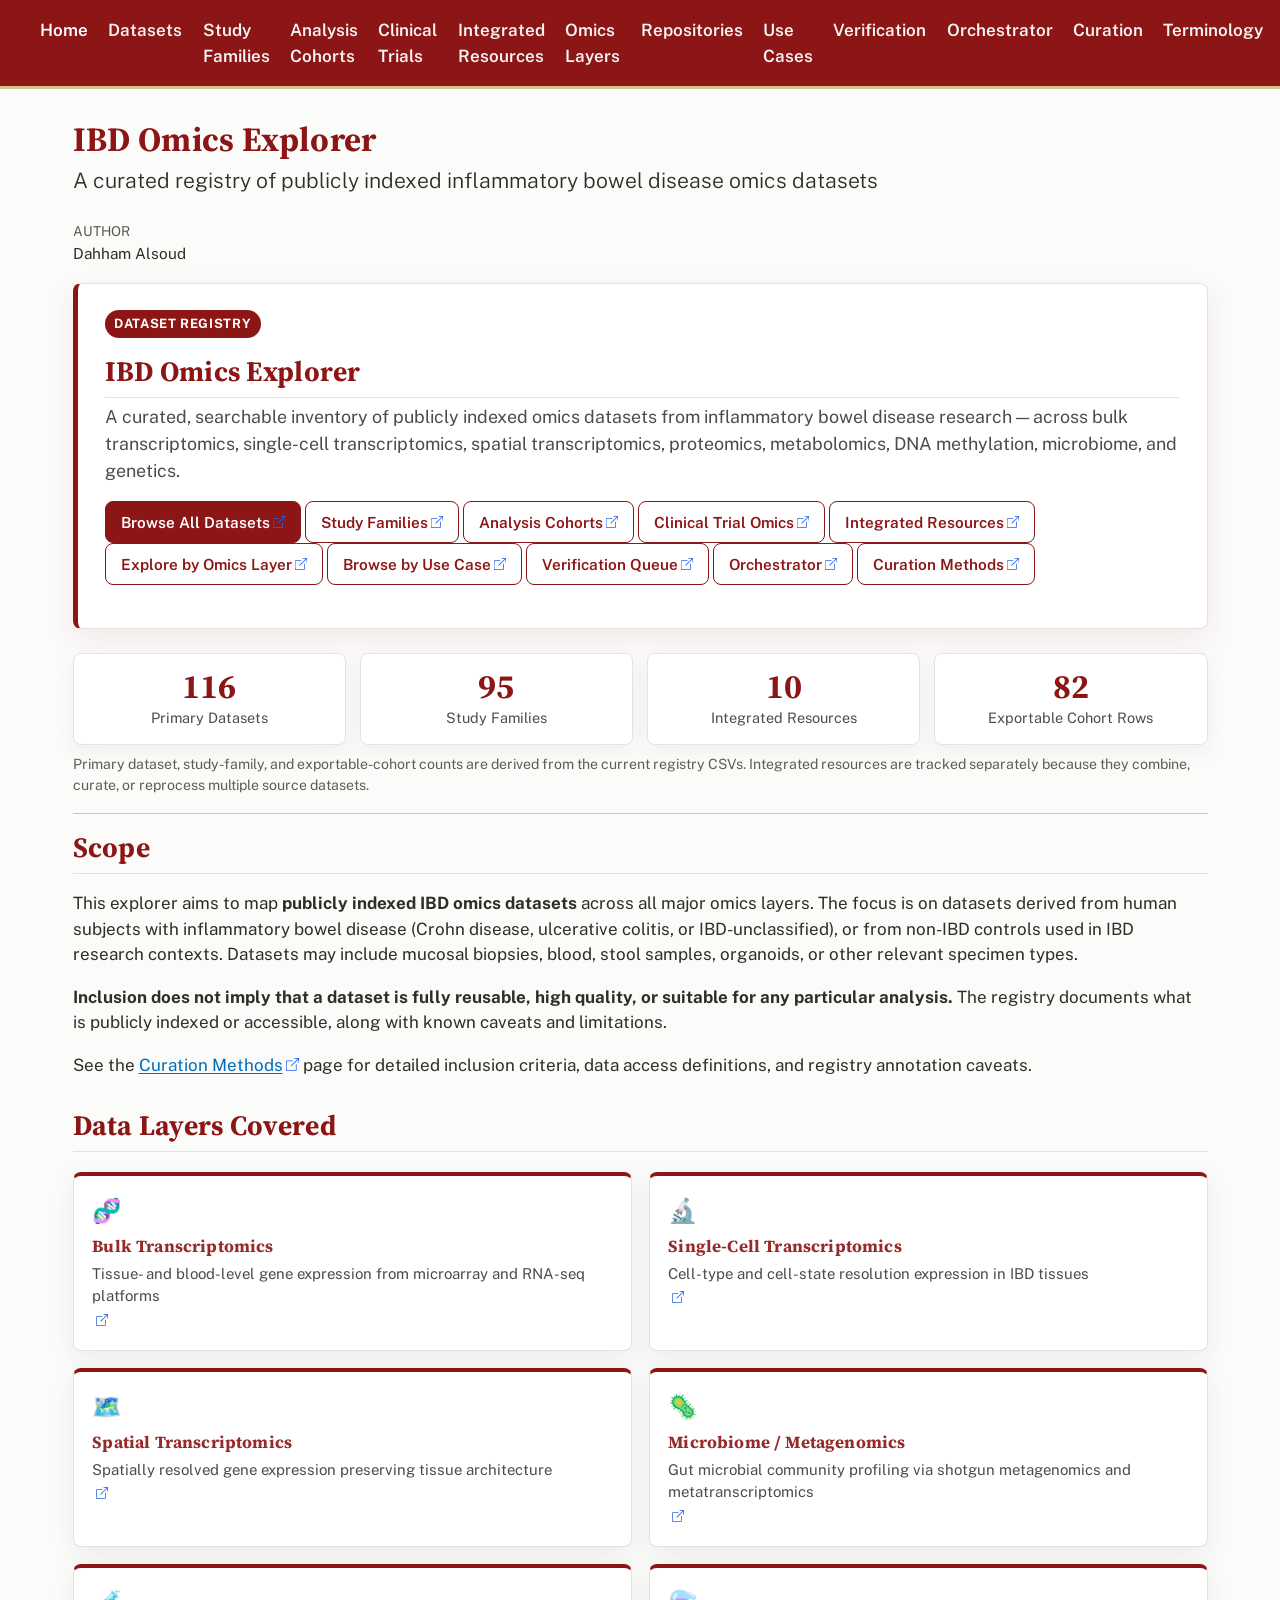
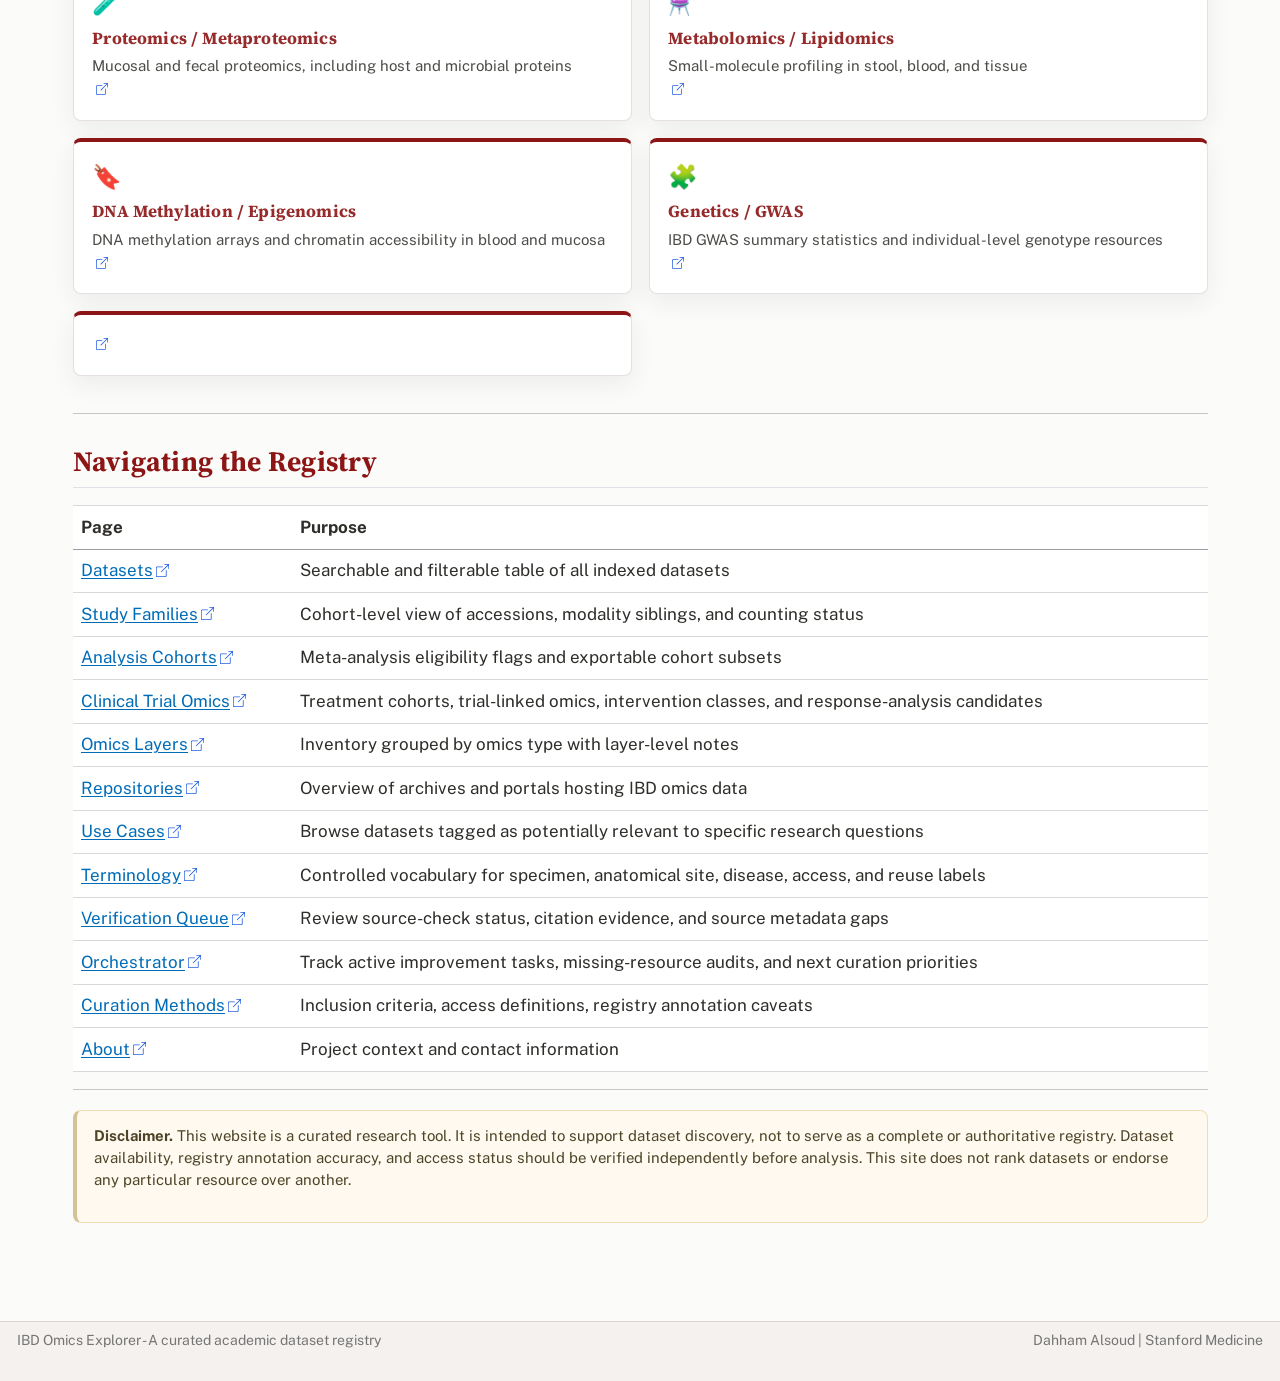
==== commit 2fac8009: "Add study-family and analysis cohort views" ====
--- a/docs/index.html
+++ b/docs/index.html
@@ -103,6 +103,18 @@
 <span class="menu-text">Datasets</span></a>
   </li>  
   <li class="nav-item">
+    <a class="nav-link" href="./study-families.html"> 
+<span class="menu-text">Study Families</span></a>
+  </li>  
+  <li class="nav-item">
+    <a class="nav-link" href="./analysis-cohorts.html"> 
+<span class="menu-text">Analysis Cohorts</span></a>
+  </li>  
+  <li class="nav-item">
+    <a class="nav-link" href="./clinical-trials.html"> 
+<span class="menu-text">Clinical Trials</span></a>
+  </li>  
+  <li class="nav-item">
     <a class="nav-link" href="./integrated-resources.html"> 
 <span class="menu-text">Integrated Resources</span></a>
   </li>  
@@ -129,6 +141,10 @@
   <li class="nav-item">
     <a class="nav-link" href="./curation-methods.html"> 
 <span class="menu-text">Curation</span></a>
+  </li>  
+  <li class="nav-item">
+    <a class="nav-link" href="./terminology.html"> 
+<span class="menu-text">Terminology</span></a>
   </li>  
   <li class="nav-item">
     <a class="nav-link" href="./about.html"> 
@@ -183,7 +199,7 @@
 A curated, searchable inventory of publicly indexed omics datasets from inflammatory bowel disease research — across bulk transcriptomics, single-cell transcriptomics, spatial transcriptomics, proteomics, metabolomics, DNA methylation, microbiome, and genetics.
 </p>
 <div class="hero-actions">
-<p><a href="./datasets.html" class="btn-hero btn-primary">Browse All Datasets</a> <a href="./integrated-resources.html" class="btn-hero btn-outline">Integrated Resources</a> <a href="./omics-layers.html" class="btn-hero btn-outline">Explore by Omics Layer</a> <a href="./use-cases.html" class="btn-hero btn-outline">Browse by Use Case</a> <a href="./verification-queue.html" class="btn-hero btn-outline">Verification Queue</a> <a href="./orchestrator.html" class="btn-hero btn-outline">Orchestrator</a> <a href="./curation-methods.html" class="btn-hero btn-outline">Curation Methods</a></p>
+<p><a href="./datasets.html" class="btn-hero btn-primary">Browse All Datasets</a> <a href="./study-families.html" class="btn-hero btn-outline">Study Families</a> <a href="./analysis-cohorts.html" class="btn-hero btn-outline">Analysis Cohorts</a> <a href="./clinical-trials.html" class="btn-hero btn-outline">Clinical Trial Omics</a> <a href="./integrated-resources.html" class="btn-hero btn-outline">Integrated Resources</a> <a href="./omics-layers.html" class="btn-hero btn-outline">Explore by Omics Layer</a> <a href="./use-cases.html" class="btn-hero btn-outline">Browse by Use Case</a> <a href="./verification-queue.html" class="btn-hero btn-outline">Verification Queue</a> <a href="./orchestrator.html" class="btn-hero btn-outline">Orchestrator</a> <a href="./curation-methods.html" class="btn-hero btn-outline">Curation Methods</a></p>
 </div>
 </section>
 </div>
@@ -198,6 +214,14 @@
 </div>
 <div class="metric-card">
 <div class="metric-value">
+95
+</div>
+<div class="metric-label">
+Study Families
+</div>
+</div>
+<div class="metric-card">
+<div class="metric-value">
 10
 </div>
 <div class="metric-label">
@@ -206,28 +230,20 @@
 </div>
 <div class="metric-card">
 <div class="metric-value">
-15
+82
 </div>
 <div class="metric-label">
-Repositories
-</div>
-</div>
-<div class="metric-card">
-<div class="metric-value">
-8
-</div>
-<div class="metric-label">
-Primary Sections
+Exportable Cohort Rows
 </div>
 </div>
 </div>
 <p class="metrics-note">
-Primary dataset counts are derived from the current dataset CSV. Integrated resources are tracked separately because they combine, curate, or reprocess multiple source datasets.
+Primary dataset, study-family, and exportable-cohort counts are derived from the current registry CSVs. Integrated resources are tracked separately because they combine, curate, or reprocess multiple source datasets.
 </p>
 <hr>
 <section id="scope" class="level2">
 <h2 class="anchored" data-anchor-id="scope">Scope</h2>
-<p>This explorer aims to map <strong>publicly indexed IBD omics datasets</strong> across all major omics layers. The focus is on datasets derived from human subjects with inflammatory bowel disease (Crohn’s disease, ulcerative colitis, or IBD-unclassified), or from non-IBD controls used in IBD research contexts. Datasets may include tissue biopsies, blood, stool, organoids, or other relevant specimen types.</p>
+<p>This explorer aims to map <strong>publicly indexed IBD omics datasets</strong> across all major omics layers. The focus is on datasets derived from human subjects with inflammatory bowel disease (Crohn disease, ulcerative colitis, or IBD-unclassified), or from non-IBD controls used in IBD research contexts. Datasets may include mucosal biopsies, blood, stool samples, organoids, or other relevant specimen types.</p>
 <p><strong>Inclusion does not imply that a dataset is fully reusable, high quality, or suitable for any particular analysis.</strong> The registry documents what is publicly indexed or accessible, along with known caveats and limitations.</p>
 <p>See the <a href="./curation-methods.html">Curation Methods</a> page for detailed inclusion criteria, data access definitions, and registry annotation caveats.</p>
 </section>
@@ -309,16 +325,32 @@
 <td>Searchable and filterable table of all indexed datasets</td>
 </tr>
 <tr class="even">
+<td><a href="./study-families.html">Study Families</a></td>
+<td>Cohort-level view of accessions, modality siblings, and counting status</td>
+</tr>
+<tr class="odd">
+<td><a href="./analysis-cohorts.html">Analysis Cohorts</a></td>
+<td>Meta-analysis eligibility flags and exportable cohort subsets</td>
+</tr>
+<tr class="even">
+<td><a href="./clinical-trials.html">Clinical Trial Omics</a></td>
+<td>Treatment cohorts, trial-linked omics, intervention classes, and response-analysis candidates</td>
+</tr>
+<tr class="odd">
 <td><a href="./omics-layers.html">Omics Layers</a></td>
 <td>Inventory grouped by omics type with layer-level notes</td>
 </tr>
-<tr class="odd">
+<tr class="even">
 <td><a href="./repositories.html">Repositories</a></td>
 <td>Overview of archives and portals hosting IBD omics data</td>
 </tr>
-<tr class="even">
+<tr class="odd">
 <td><a href="./use-cases.html">Use Cases</a></td>
 <td>Browse datasets tagged as potentially relevant to specific research questions</td>
+</tr>
+<tr class="even">
+<td><a href="./terminology.html">Terminology</a></td>
+<td>Controlled vocabulary for specimen, anatomical site, disease, access, and reuse labels</td>
 </tr>
 <tr class="odd">
 <td><a href="./verification-queue.html">Verification Queue</a></td>
--- a/docs/styles.css
+++ b/docs/styles.css
@@ -512,6 +512,32 @@
   margin: 0.35rem 0 0.7rem 0;
 }
 
+.coverage-filters {
+  grid-template-columns: minmax(14rem, 2fr) repeat(4, minmax(9rem, 1fr));
+}
+
+.compact-metrics .metric-card {
+  padding: 0.75rem;
+}
+
+.compact-metrics .metric-value {
+  font-size: 1.55rem;
+}
+
+.dataset-detail-panel {
+  background: #ffffff;
+  border: 1px solid #e4dfdc;
+  border-radius: 8px;
+  padding: 0.75rem;
+  margin: 0.85rem 0 1.2rem 0;
+}
+
+.dataset-detail-panel summary {
+  cursor: pointer;
+  font-weight: 700;
+  color: var(--brand-primary);
+}
+
 @media (max-width: 900px) {
   .filter-panel {
     grid-template-columns: 1fr 1fr;
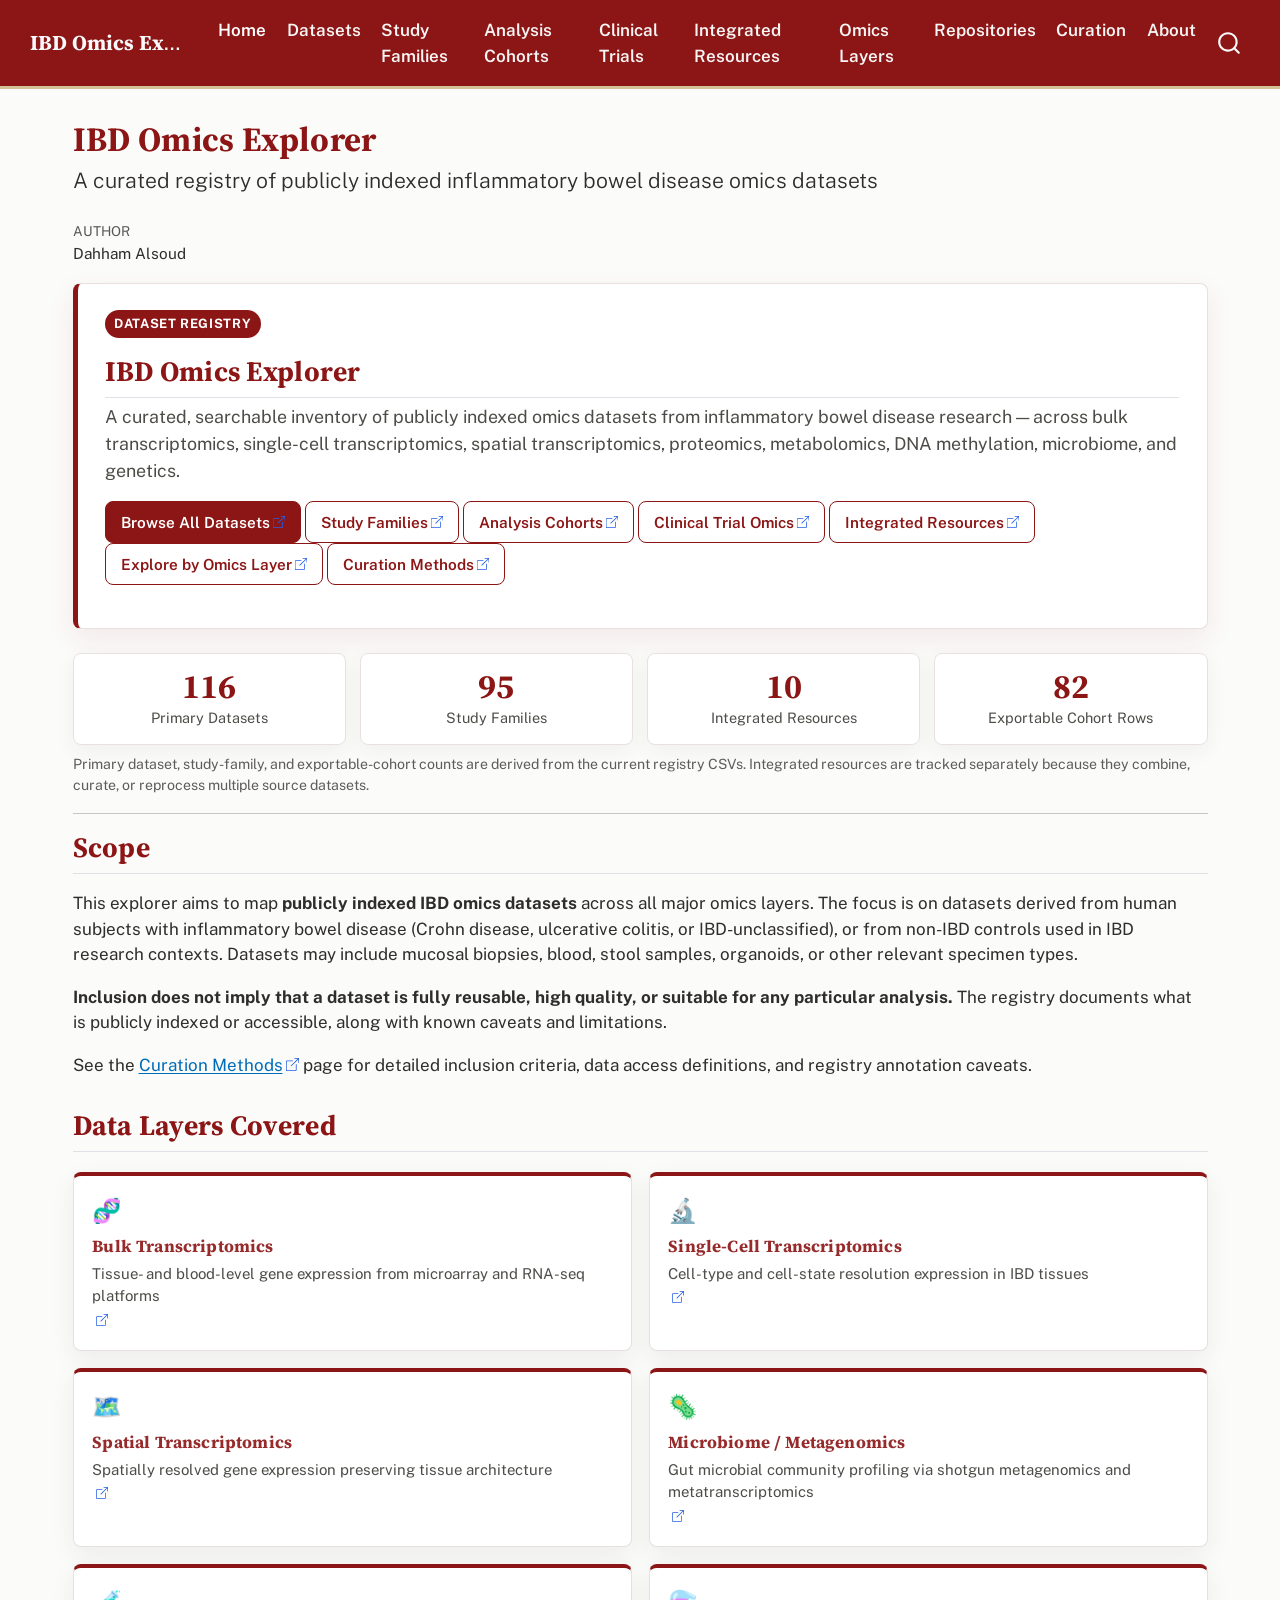
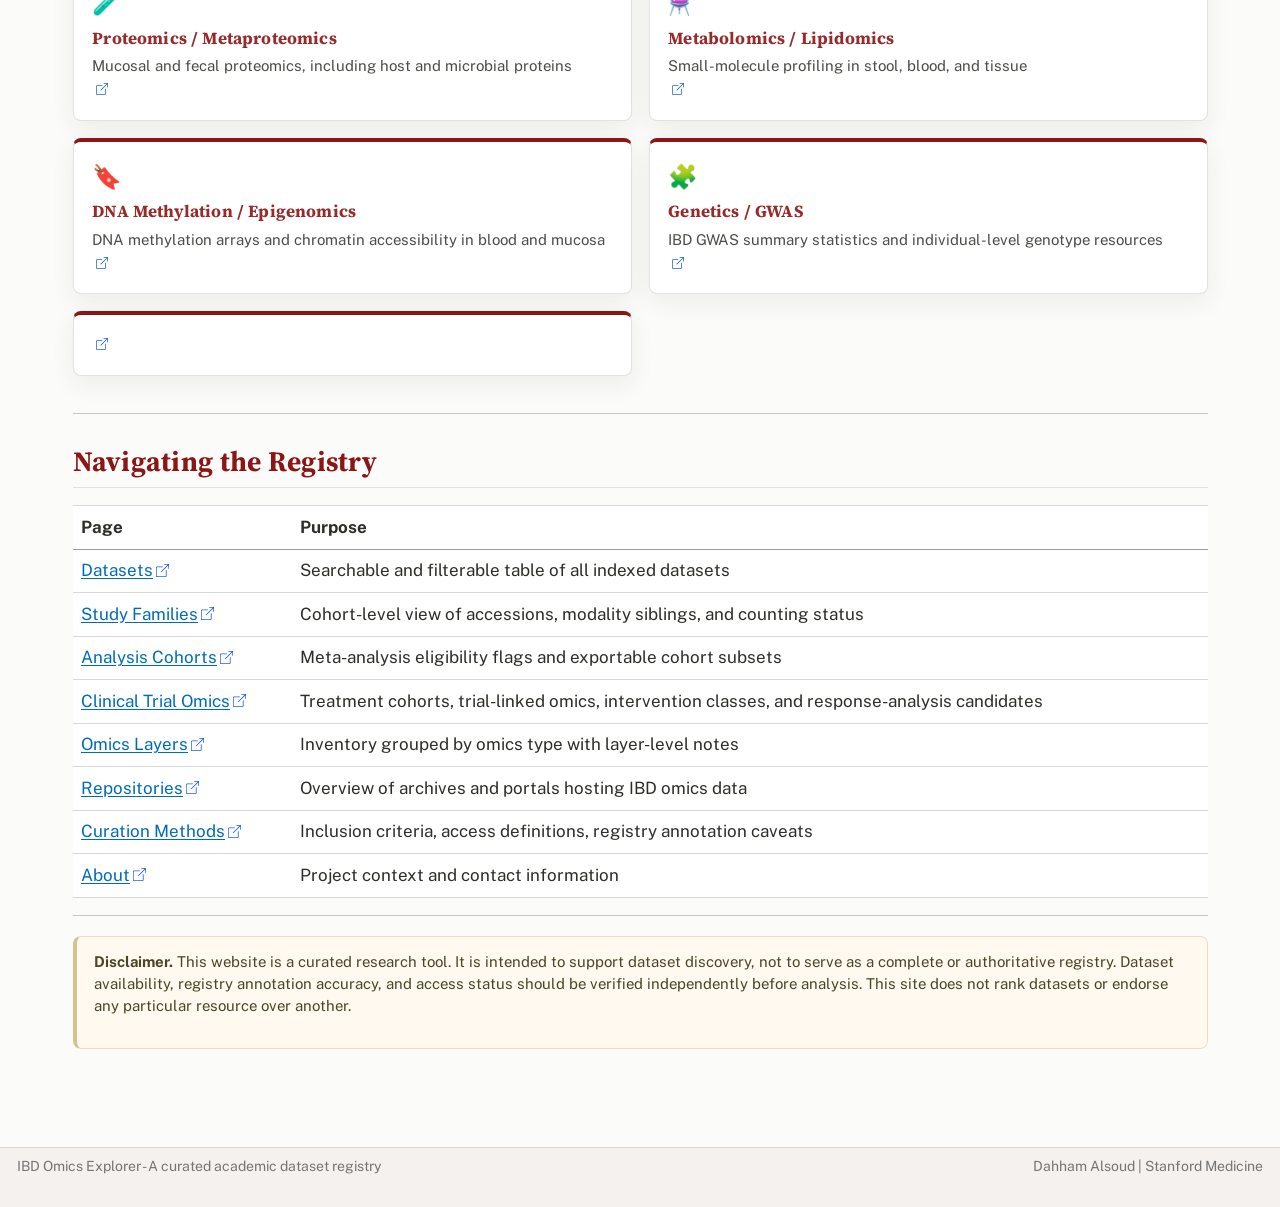
==== commit 8d5100e2: "Remove internal curation pages from public site" ====
--- a/docs/index.html
+++ b/docs/index.html
@@ -127,24 +127,8 @@
 <span class="menu-text">Repositories</span></a>
   </li>  
   <li class="nav-item">
-    <a class="nav-link" href="./use-cases.html"> 
-<span class="menu-text">Use Cases</span></a>
-  </li>  
-  <li class="nav-item">
-    <a class="nav-link" href="./verification-queue.html"> 
-<span class="menu-text">Verification</span></a>
-  </li>  
-  <li class="nav-item">
-    <a class="nav-link" href="./orchestrator.html"> 
-<span class="menu-text">Orchestrator</span></a>
-  </li>  
-  <li class="nav-item">
     <a class="nav-link" href="./curation-methods.html"> 
 <span class="menu-text">Curation</span></a>
-  </li>  
-  <li class="nav-item">
-    <a class="nav-link" href="./terminology.html"> 
-<span class="menu-text">Terminology</span></a>
   </li>  
   <li class="nav-item">
     <a class="nav-link" href="./about.html"> 
@@ -199,7 +183,7 @@
 A curated, searchable inventory of publicly indexed omics datasets from inflammatory bowel disease research — across bulk transcriptomics, single-cell transcriptomics, spatial transcriptomics, proteomics, metabolomics, DNA methylation, microbiome, and genetics.
 </p>
 <div class="hero-actions">
-<p><a href="./datasets.html" class="btn-hero btn-primary">Browse All Datasets</a> <a href="./study-families.html" class="btn-hero btn-outline">Study Families</a> <a href="./analysis-cohorts.html" class="btn-hero btn-outline">Analysis Cohorts</a> <a href="./clinical-trials.html" class="btn-hero btn-outline">Clinical Trial Omics</a> <a href="./integrated-resources.html" class="btn-hero btn-outline">Integrated Resources</a> <a href="./omics-layers.html" class="btn-hero btn-outline">Explore by Omics Layer</a> <a href="./use-cases.html" class="btn-hero btn-outline">Browse by Use Case</a> <a href="./verification-queue.html" class="btn-hero btn-outline">Verification Queue</a> <a href="./orchestrator.html" class="btn-hero btn-outline">Orchestrator</a> <a href="./curation-methods.html" class="btn-hero btn-outline">Curation Methods</a></p>
+<p><a href="./datasets.html" class="btn-hero btn-primary">Browse All Datasets</a> <a href="./study-families.html" class="btn-hero btn-outline">Study Families</a> <a href="./analysis-cohorts.html" class="btn-hero btn-outline">Analysis Cohorts</a> <a href="./clinical-trials.html" class="btn-hero btn-outline">Clinical Trial Omics</a> <a href="./integrated-resources.html" class="btn-hero btn-outline">Integrated Resources</a> <a href="./omics-layers.html" class="btn-hero btn-outline">Explore by Omics Layer</a> <a href="./curation-methods.html" class="btn-hero btn-outline">Curation Methods</a></p>
 </div>
 </section>
 </div>
@@ -343,22 +327,6 @@
 <tr class="even">
 <td><a href="./repositories.html">Repositories</a></td>
 <td>Overview of archives and portals hosting IBD omics data</td>
-</tr>
-<tr class="odd">
-<td><a href="./use-cases.html">Use Cases</a></td>
-<td>Browse datasets tagged as potentially relevant to specific research questions</td>
-</tr>
-<tr class="even">
-<td><a href="./terminology.html">Terminology</a></td>
-<td>Controlled vocabulary for specimen, anatomical site, disease, access, and reuse labels</td>
-</tr>
-<tr class="odd">
-<td><a href="./verification-queue.html">Verification Queue</a></td>
-<td>Review source-check status, citation evidence, and source metadata gaps</td>
-</tr>
-<tr class="even">
-<td><a href="./orchestrator.html">Orchestrator</a></td>
-<td>Track active improvement tasks, missing-resource audits, and next curation priorities</td>
 </tr>
 <tr class="odd">
 <td><a href="./curation-methods.html">Curation Methods</a></td>
